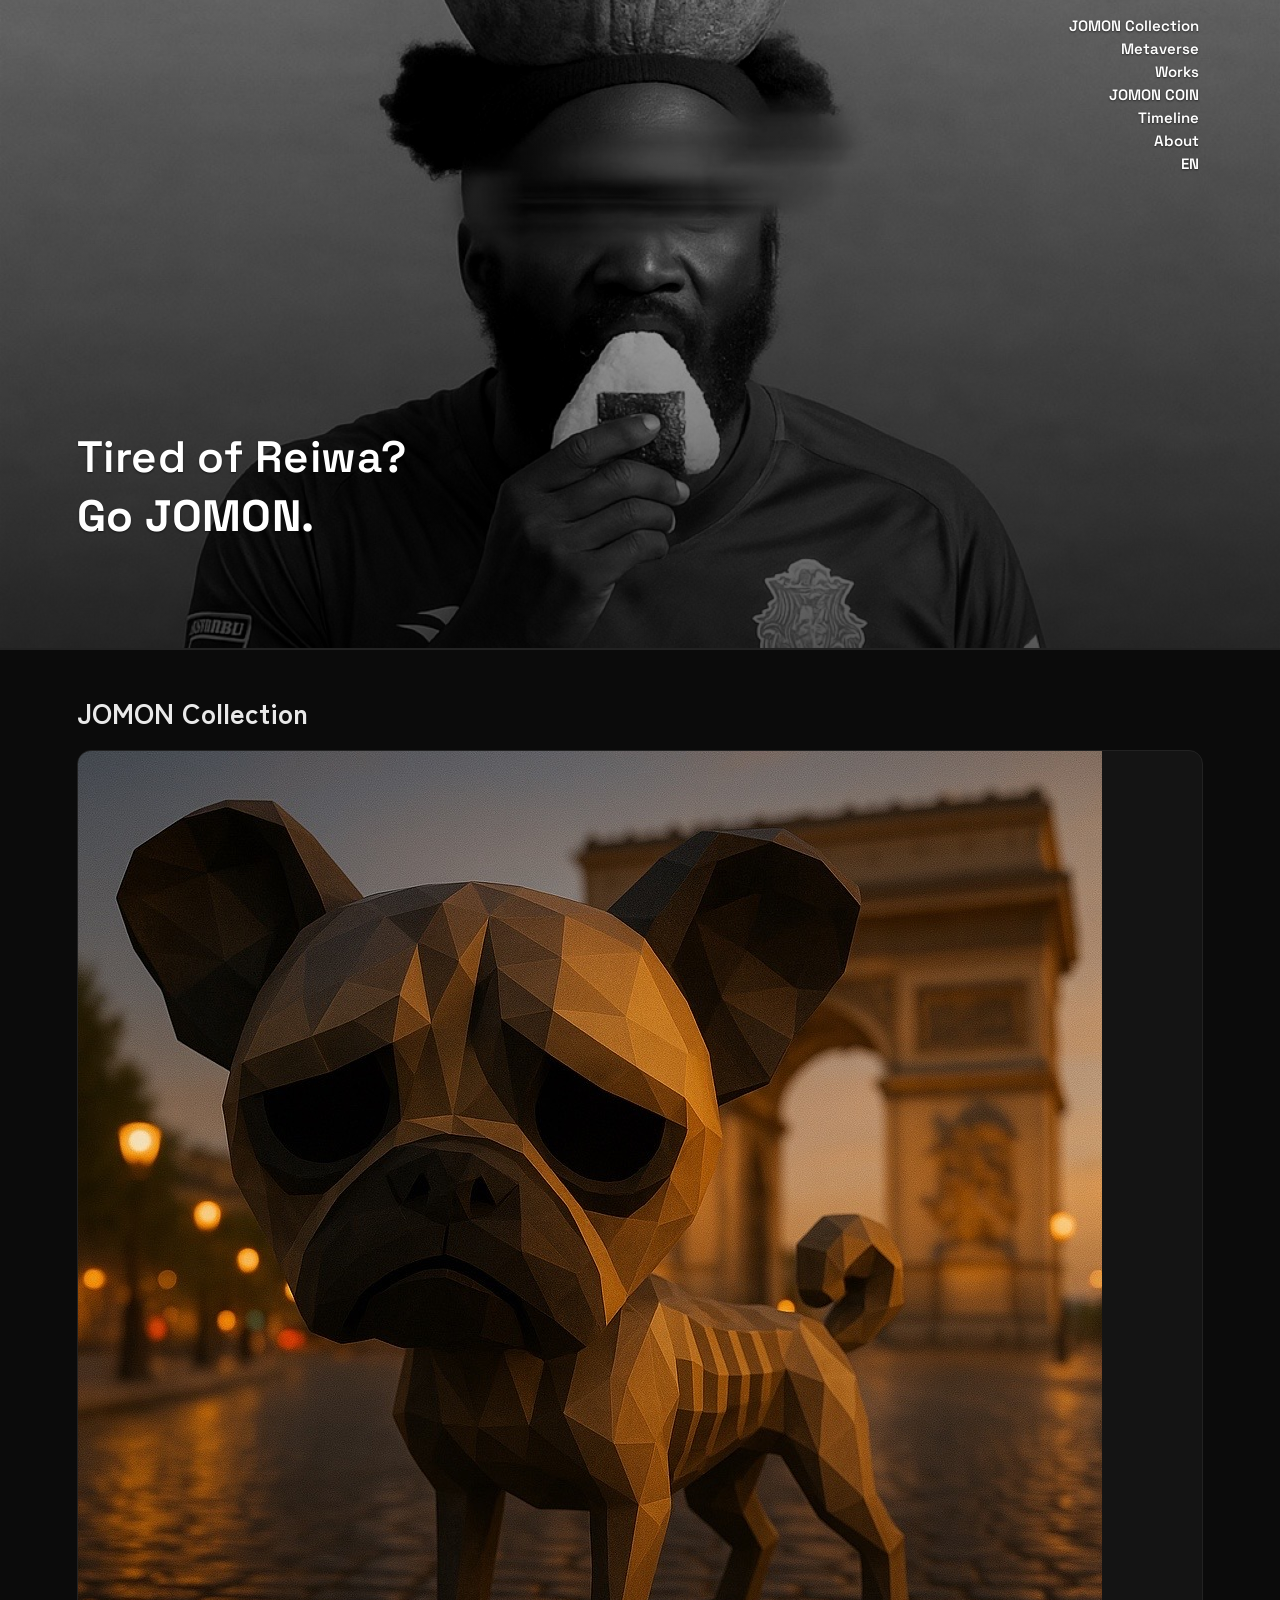
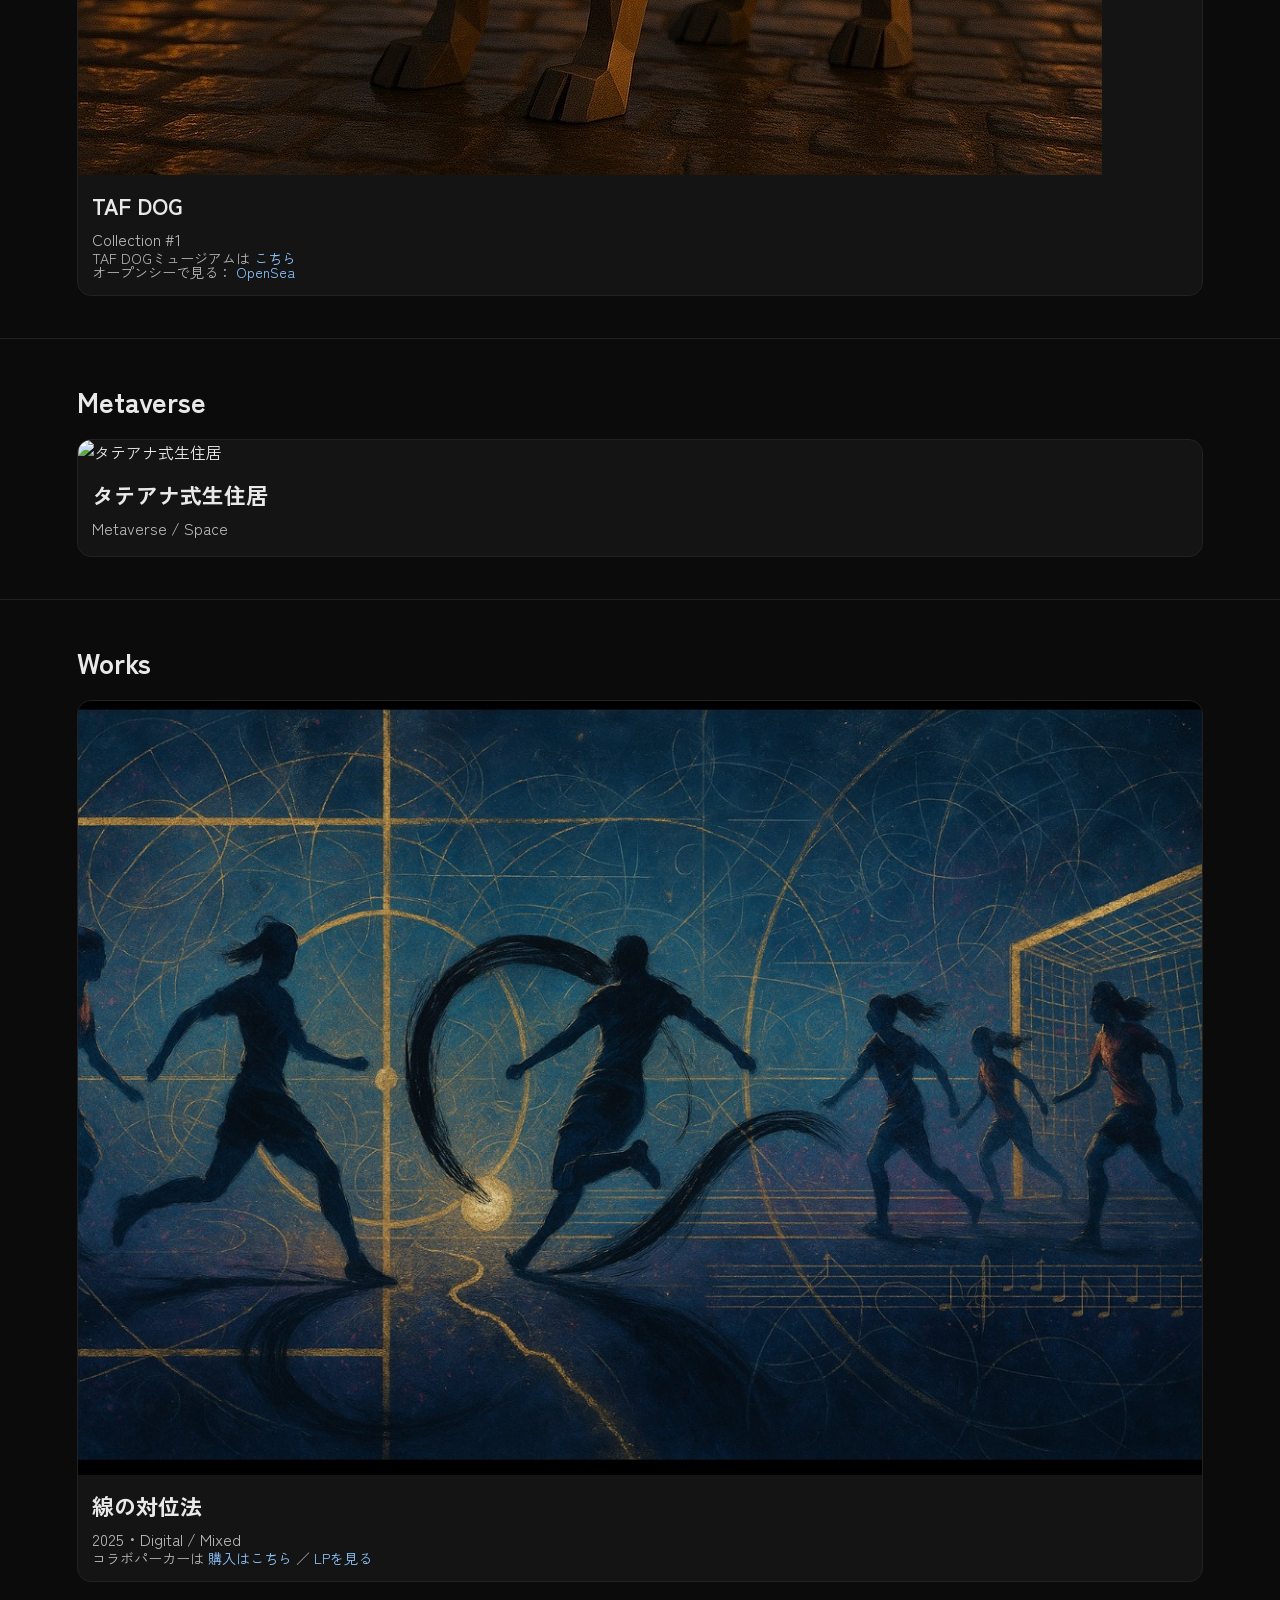
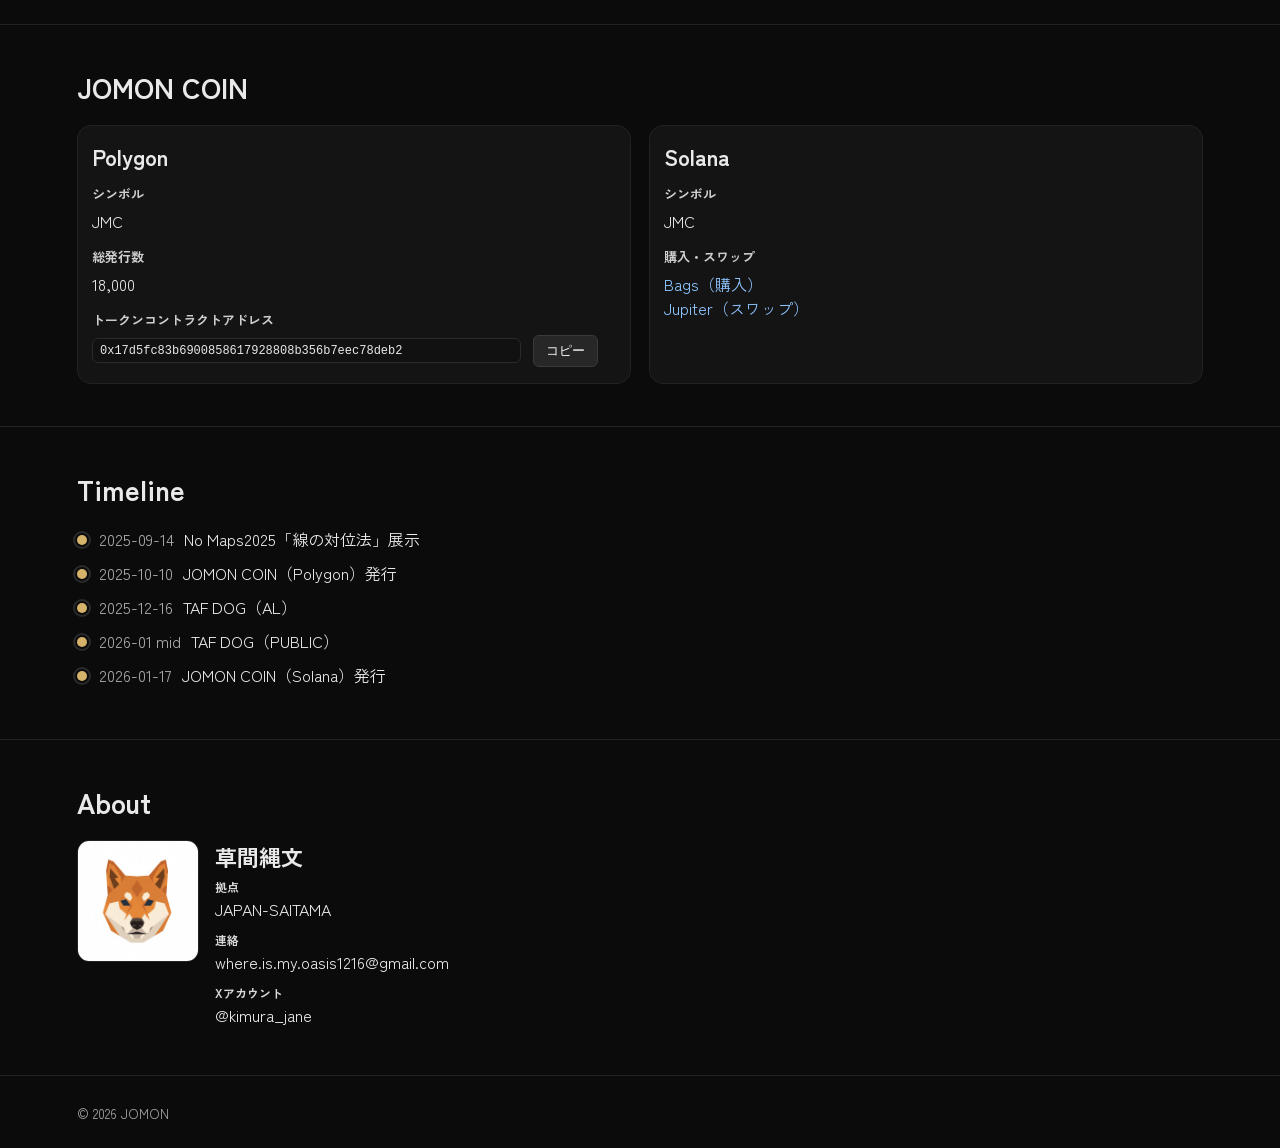
==== index.html @ d8703d60 "Update index.html" ====
<!doctype html>
<html lang="ja">
<head>
  <meta charset="utf-8">

  <!-- OGP -->
  <meta property="og:title" content="JOMON COLLECTION | 草間縄文">
  <meta property="og:description" content="縄文×現代アート×NFT『JOMON COLLECTION』公式サイト。TAF DOGやJOMON COINなどの情報はこちら。">
  <meta property="og:type" content="website">
  <meta property="og:url" content="https://jomonkusama.com/">
  <meta property="og:image" content="https://jomonkusama.com/jomon_ogp_1200x630.jpg">
  <meta property="og:site_name" content="JOMON COLLECTION">

  <!-- X / Twitter 用 -->
  <meta name="twitter:card" content="summary_large_image">
  <meta name="twitter:title" content="JOMON COLLECTION | 草間縄文">
  <meta name="twitter:description" content="縄文×現代アート×NFT『JOMON COLLECTION』公式サイト。">
  <meta name="twitter:image" content="https://jomonkusama.com/jomon_ogp_1200x630.jpg">

  <title>JOMON</title>
  <meta name="viewport" content="width=device-width, initial-scale=1">
  <meta name="description" content="JOMON Collection と作品アーカイブ。">
  <link rel="icon" href="icon.png" type="image/png">
  <link href="https://fonts.googleapis.com/css2?family=Zen+Kaku+Gothic+New:wght@400;700;900&display=swap" rel="stylesheet">
  <link href="https://fonts.googleapis.com/css2?family=Space+Grotesk:wght@400;600;700&display=swap" rel="stylesheet">

  <style>
    :root{--bg:#0b0b0b;--fg:#e9e9e9;--muted:#cfcfcf;--line:#222;--card:#141414}
    html,body{margin:0;background:var(--bg);color:var(--fg);font-family:"Zen Kaku Gothic New",system-ui,sans-serif}
    img{max-width:100%;display:block}
    a{color:inherit;text-decoration:none}

    .block{padding:42px 6vw;border-top:1px solid var(--line)}
    h2{margin:0 0 18px 0;font-size:clamp(20px,3.6vw,28px)}
    .grid{display:grid;gap:18px}
    .card{background:var(--card);border:1px solid var(--line);border-radius:14px;overflow:hidden}
    .card .meta{padding:14px 14px 16px}
    .card h3{margin:0 0 6px 0;font-size:clamp(16px,3.2vw,22px)}
    .card p{margin:0;color:#b8b8b8}

    /* ===== HERO ===== */
    .hero{position:relative;min-height:72vh;display:grid;align-items:end;border-bottom:1px solid var(--line)}
    .hero img{position:absolute;inset:0;width:100%;height:100%;object-fit:cover;filter:grayscale(100%) contrast(110%) brightness(.9);z-index:0}
    .hero::after{content:"";position:absolute;inset:0;background:linear-gradient(180deg,rgba(0,0,0,.05),rgba(0,0,0,.62));z-index:1;pointer-events:none}

    /* 右上ナビ */
    .hero-nav{
      position:absolute;top:16px;right:6vw;
      display:flex;flex-direction:column;align-items:flex-end;
      gap:4px;font-family:"Space Grotesk",system-ui,sans-serif;z-index:3
    }
    .hero-nav a{
      color:#fff;font-weight:600;font-size:clamp(12px,2.6vw,15px);
      line-height:1;padding:2px 4px;min-height:auto;
      text-shadow:0 1px 2px rgba(0,0,0,.55)
    }
    .hero-nav a:hover{text-decoration:underline}
    @media (hover:none) and (max-width:480px){
      .hero-nav a{padding:4px 6px;}
    }

    .hero-copy{position:absolute;left:6vw;bottom:12vh;color:#fff;line-height:1.06;z-index:3}
    .hero-line1,.hero-line2{
      font-family:"Space Grotesk",system-ui,sans-serif;
      letter-spacing:.01em;
      font-size:clamp(24px,5.6vw,44px);
      text-shadow:0 1px 2px rgba(0,0,0,.55);
      display:inline-block
    }
    .hero-line1{font-weight:600;margin-bottom:.3em}
    .hero-line2{font-weight:700}

    /* ===== CTA（TAF DOG下の行間を詰める） ===== */
    .buy{
      margin-top:2px;
      color:#cfcfcf;
      font-size:14px;
      line-height:1;
    }
    .buy + .buy{margin-top:0;}
    .accent{color:#8ec5ff}
    .accent:hover{color:#bfe2ff;text-decoration:underline}

    /* 画像リンクっぽさ */
    .card a img{cursor:pointer}

    /* ===== JOMON COIN ===== */
    #coin .spec{list-style:none;margin:12px 0 0;padding:0;display:grid;gap:14px}
    #coin .spec strong{display:block;color:#cfcfcf;font-size:13px;margin-bottom:6px}
    .addrrow{display:flex;align-items:center;justify-content:space-between;gap:12px;margin-top:2px}
    .addr{
      flex:1;
      font-family:ui-monospace,SFMono-Regular,Menlo,Consolas,monospace;
      white-space:nowrap;
      text-align:left;
      background:#111;
      border:1px solid #2a2a2a;
      border-radius:6px;
      padding:.4em .6em;
      font-size:min(12px,2.7vw,calc((100vw - 160px)/42))
    }
    .copybtn{
      flex:none;
      background:#272727;
      border:1px solid #3a3a3a;
      border-radius:6px;
      padding:.45em .9em;
      color:#fff;
      cursor:pointer
    }
    .copybtn:active{transform:translateY(1px)}
    .copied{font-size:12px;color:#86efac;margin-left:6px}

    .coin-grid{
      display:grid;
      gap:18px;
      grid-template-columns: repeat(2, minmax(0, 1fr));
    }
    @media (max-width:760px){
      .coin-grid{grid-template-columns: 1fr;}
    }

    /* ===== Timeline / About ===== */
    .vline{list-style:none;margin:0;padding:0}
    .vline li{
      position:relative;
      margin:10px 0;
      padding-left:1.4em;
      display:flex;
      align-items:center;
      gap:.6em;
      white-space:nowrap;
      font-size:clamp(12px,3.6vw,16px)
    }
    .vline li::before{
      content:"";
      position:absolute;
      left:0;
      top:.55em;
      width:10px;
      height:10px;
      border-radius:50%;
      background:#d6b36a;
      box-shadow:0 0 0 2px #0b0b0b,0 0 0 4px #2a2a2a
    }
    .date{color:#aaa;font-feature-settings:"tnum";flex:none}
    .about{display:flex;gap:16px;align-items:flex-start}
    .avatar{border-radius:12px;border:1px solid var(--line);background:#fff}
    .info{list-style:none;padding:0;margin:6px 0;display:flex;flex-direction:column;gap:10px}
    .info strong{display:block;color:#d7d7d7;font-size:12px;margin-bottom:2px}
    .info a{overflow-wrap:anywhere}
    .name{margin:0 0 6px 0;font-size:clamp(18px,2.6vw,22px);font-weight:700}

    .footer{border-top:1px solid var(--line);padding:24px 6vw;color:#aaa}
  </style>
</head>
<body>

<main>
  <!-- [home](#home) HERO -->
  <section class="hero" id="home">
    <img src="hero.jpg?v=32" alt="Key Visual">
    <nav class="hero-nav" aria-label="Primary">
      <a href="#collection">JOMON Collection</a>
      <a href="#metaverse">Metaverse</a>
      <a href="#works">Works</a>
      <a href="#coin">JOMON COIN</a>
      <a href="#timeline">Timeline</a>
      <a href="#about">About</a>
      <a href="en/index.html">EN</a>
    </nav>
    <div class="hero-copy">
      <span class="hero-line1">Tired of Reiwa?</span><br>
      <span class="hero-line2">Go JOMON.</span>
    </div>
  </section>

  <!-- [JOMON Collection](#collection) -->
  <section class="block" id="collection">
    <h2>JOMON Collection</h2>
    <div class="grid">

      <!-- ✅ TAF DOG：画像だけ詳細へ -->
      <div class="card large">
        <a href="nft/taf-dog.html" aria-label="TAF DOG 詳細ページへ">
          <img src="taf_dog.jpg?v=32" alt="TAF DOG">
        </a>

        <div class="meta">
          <h3>TAF DOG</h3>
          <p>Collection #1</p>

          <p class="buy">TAF DOGミュージアムは
            <a class="accent" href="https://tafdog-museum.pages.dev/" target="_blank" rel="noopener">こちら</a>
          </p>

          <p class="buy">オープンシーで見る：
            <a class="accent" href="https://opensea.io/ja/collection/taf-dog" target="_blank" rel="noopener">OpenSea</a>
          </p>
        </div>
      </div>

    </div>
  </section>

  <!-- [Metaverse](#metaverse) -->
  <section class="block" id="metaverse">
    <h2>Metaverse</h2>
    <div class="grid">
      <a class="card large" href="https://meta-bf3.pages.dev" target="_blank" rel="noopener">
        <img src="https://raw.githubusercontent.com/kimura-jane/meta/main/ogp_meta_1200x630.jpg" alt="タテアナ式生住居">
        <div class="meta">
          <h3>タテアナ式生住居</h3>
          <p>Metaverse / Space</p>
        </div>
      </a>
    </div>
  </section>

  <!-- [Works](#works) -->
  <section class="block" id="works">
    <h2>Works</h2>
    <div class="grid">
      <div class="card large">
        <img src="sen_no_taiiho.jpg?v=32" alt="線の対位法">
        <div class="meta">
          <h3>線の対位法</h3>
          <p>2025・Digital / Mixed</p>
          <p class="buy">コラボパーカーは
            <a class="accent" href="https://woelfe-direct.moala.live/collections/spoart-gate-x-nomaps2025/products/woelfe-hokkaido-art-hoodie-2" target="_blank" rel="noopener">購入はこちら</a>
            ／
            <a class="accent" href="https://jomon-hoodie.pages.dev/" target="_blank" rel="noopener">LPを見る</a>
          </p>
        </div>
      </div>
    </div>
  </section>

  <!-- [JOMON COIN](#coin) -->
  <section class="block" id="coin">
    <h2>JOMON COIN</h2>

    <div class="coin-grid">
      <!-- Polygon -->
      <div class="card">
        <div class="meta">
          <h3>Polygon</h3>
          <ul class="spec">
            <li><strong>シンボル</strong><span>JMC</span></li>
            <li><strong>総発行数</strong><span>18,000</span></li>
            <li>
              <strong>トークンコントラクトアドレス</strong>
              <div class="addrrow">
                <span class="addr" id="tokenAddr">0x17d5fc83b6900858617928808b356b7eec78deb2</span>
                <button class="copybtn" id="copyBtn" aria-label="アドレスをコピー">コピー</button>
                <span class="copied" id="copiedMsg" aria-live="polite"></span>
              </div>
            </li>
          </ul>
        </div>
      </div>

      <!-- Solana -->
      <div class="card">
        <div class="meta">
          <h3>Solana</h3>
          <ul class="spec">
            <li><strong>シンボル</strong><span>JMC</span></li>
            <li>
              <strong>購入・スワップ</strong>
              <span>
                <a class="accent" href="https://bags.fm/5LsFTneWiAD5guNSmkeF6TxeQzxVjoevWCa3gUpoBAGS" target="_blank" rel="noopener">Bags（購入）</a><br>
                <a class="accent" href="https://jup.ag/swap?sell=So11111111111111111111111111111111111111112&buy=5LsFTneWiAD5guNSmkeF6TxeQzxVjoevWCa3gUpoBAGS" target="_blank" rel="noopener">Jupiter（スワップ）</a>
              </span>
            </li>
          </ul>
        </div>
      </div>
    </div>
  </section>

  <!-- [Timeline](#timeline) -->
  <section class="block" id="timeline">
    <h2>Timeline</h2>
    <ol class="vline">
      <li><span class="date">2025-09-14</span>No Maps2025「線の対位法」展示</li>
      <li><span class="date">2025-10-10</span>JOMON COIN（Polygon）発行</li>
      <li><span class="date">2025-12-16</span>TAF DOG（AL）</li>
      <li><span class="date">2026-01 mid</span>TAF DOG（PUBLIC）</li>
      <li><span class="date">2026-01-17</span>JOMON COIN（Solana）発行</li>
    </ol>
  </section>

  <!-- [About](#about) -->
  <section class="block" id="about">
    <h2>About</h2>
    <div class="about">
      <img class="avatar" src="icon.png" alt="" width="120" height="120">
      <div>
        <h3 class="name">草間縄文</h3>
        <ul class="info">
          <li><strong>拠点</strong>JAPAN-SAITAMA</li>
          <li><strong>連絡</strong><a href="mailto:where.is.my.oasis1216@gmail.com">where.is.my.oasis1216@gmail.com</a></li>
          <li><strong>Xアカウント</strong><a href="https://x.com/kimura_jane" target="_blank" rel="noopener">@kimura_jane</a></li>
        </ul>
      </div>
    </div>
  </section>
</main>

<footer class="footer"><small>© <span id="year"></span> JOMON</small></footer>

<script>
  document.getElementById("year").textContent = new Date().getFullYear();

  // コントラクトアドレス コピー（Polygon）
  (function(){
    const btn = document.getElementById('copyBtn');
    const el = document.getElementById('tokenAddr');
    const msg = document.getElementById('copiedMsg');
    if(!btn || !el || !msg) return;

    const value = el.textContent.trim();

    async function copyText(txt){
      if(navigator.clipboard && window.isSecureContext){
        return navigator.clipboard.writeText(txt);
      }
      const ta = document.createElement('textarea');
      ta.value = txt;
      ta.style.position = 'fixed';
      ta.style.opacity = '0';
      document.body.appendChild(ta);
      ta.focus();
      ta.select();
      try{
        document.execCommand('copy');
      } finally{
        document.body.removeChild(ta);
      }
    }

    btn.addEventListener('click', async ()=>{
      try{
        await copyText(value);
        msg.textContent = 'Copied';
        setTimeout(()=>msg.textContent='', 1800);
      }catch(e){
        msg.textContent = 'Copy failed';
        setTimeout(()=>msg.textContent='', 1800);
      }
    });
  })();
</script>

<!-- Cloudflare Web Analytics -->
<script defer src="https://static.cloudflareinsights.com/beacon.min.js"
  data-cf-beacon='{"token": "2f3d2bda0c1f4f3ca76298c8feab2eaa"}'>
</script>
<!-- End Cloudflare Web Analytics -->

</body>
</html>
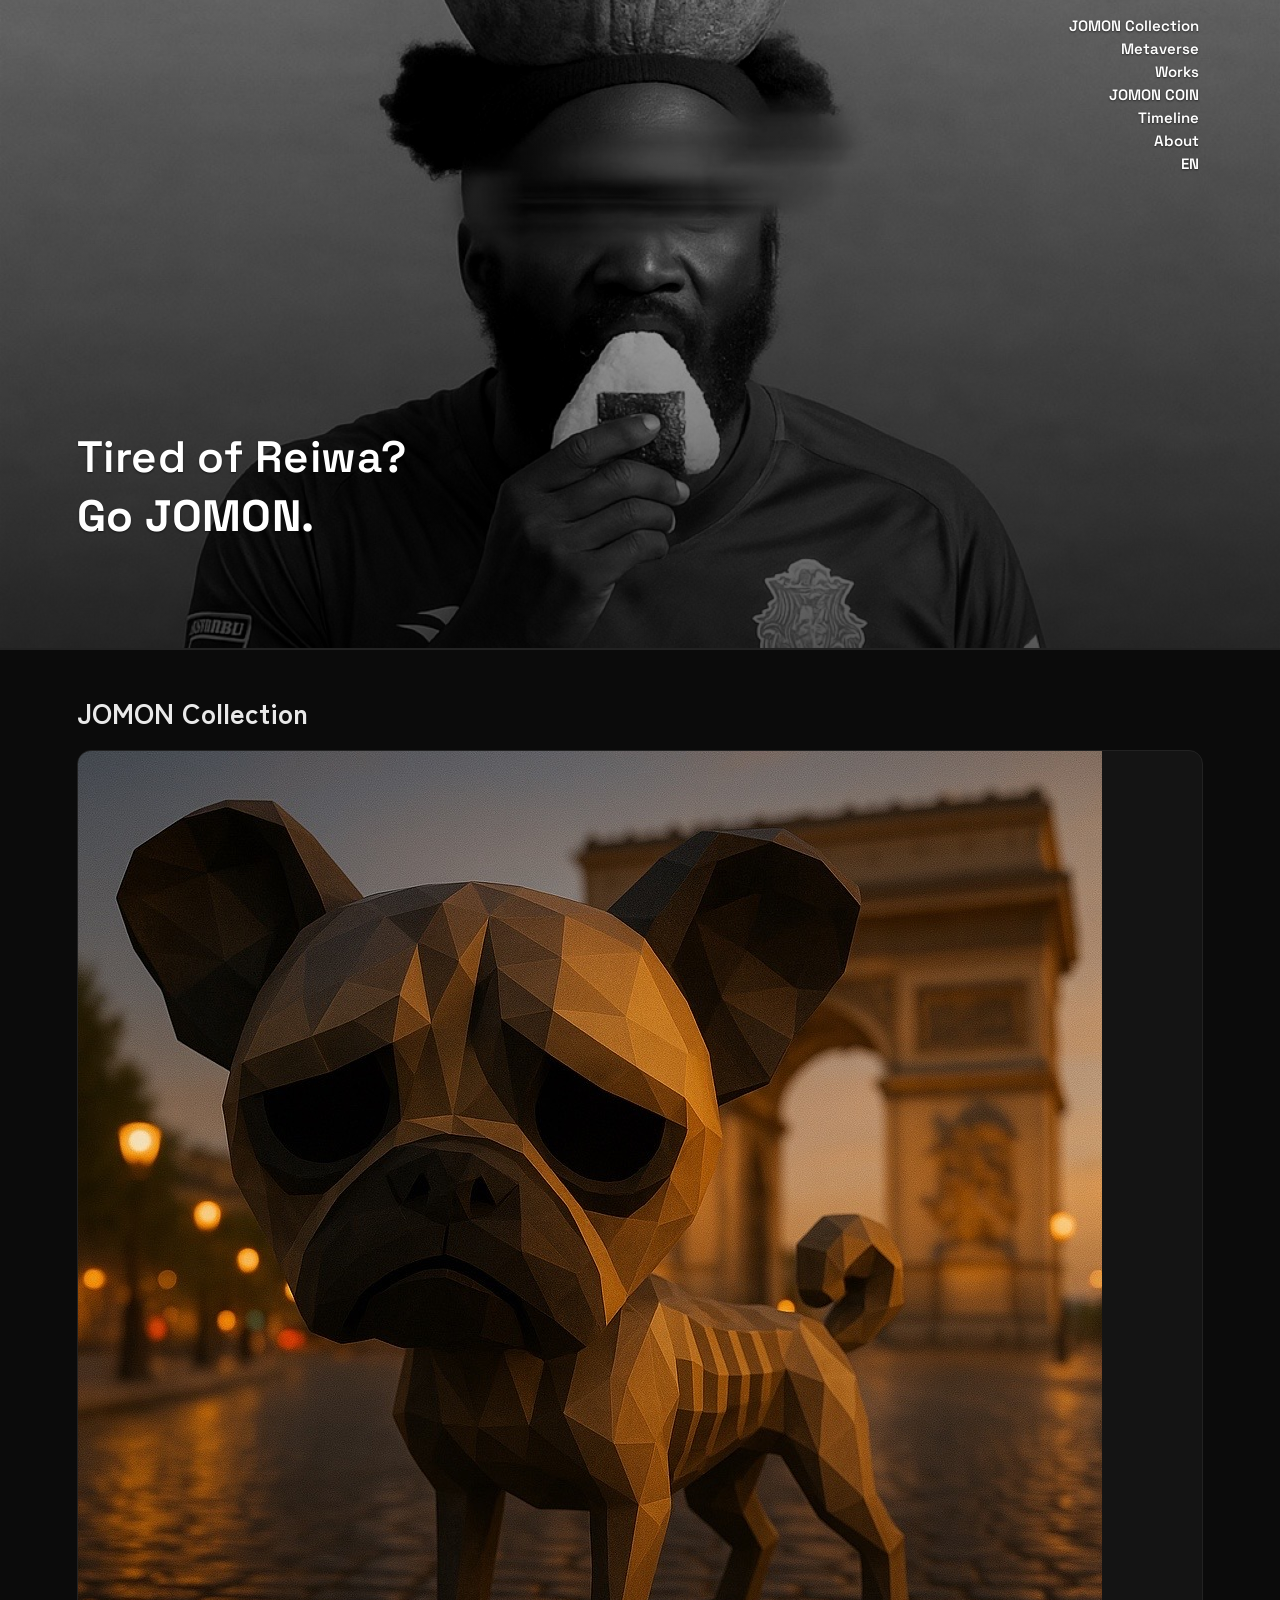
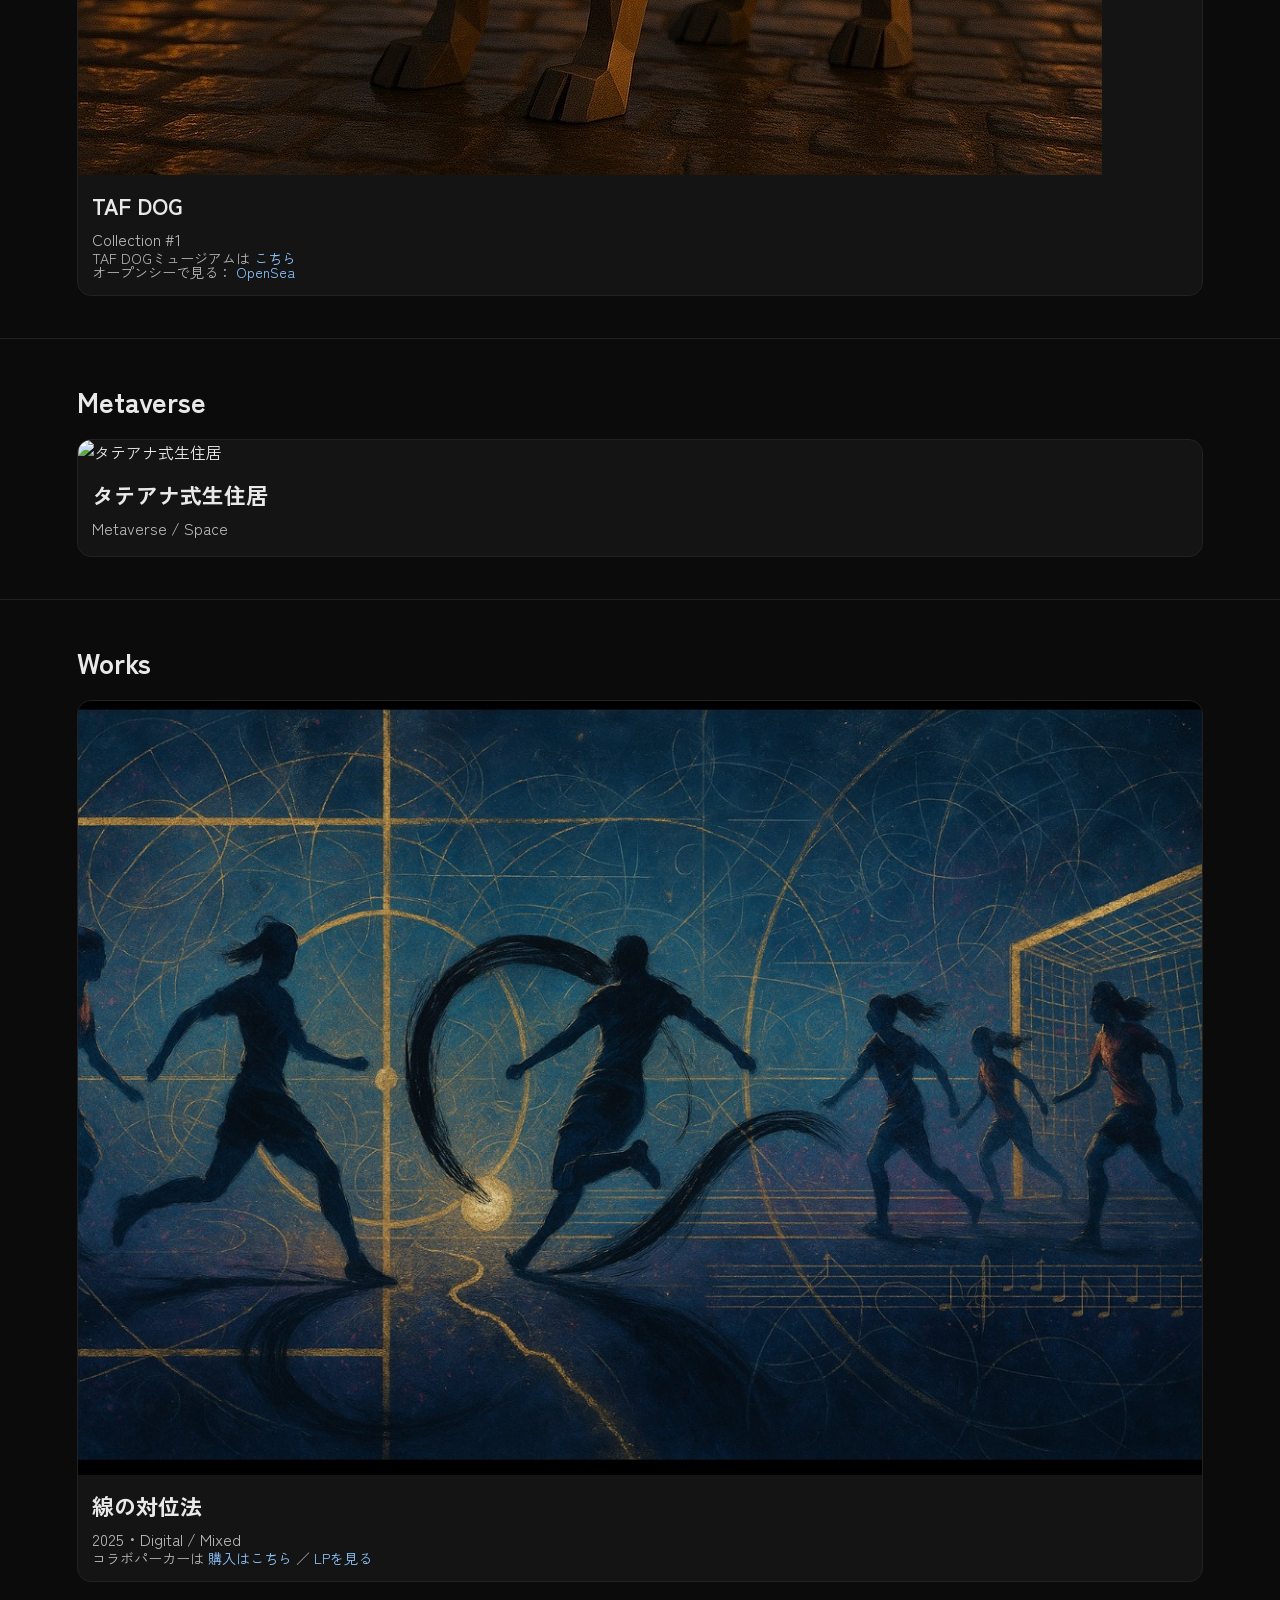
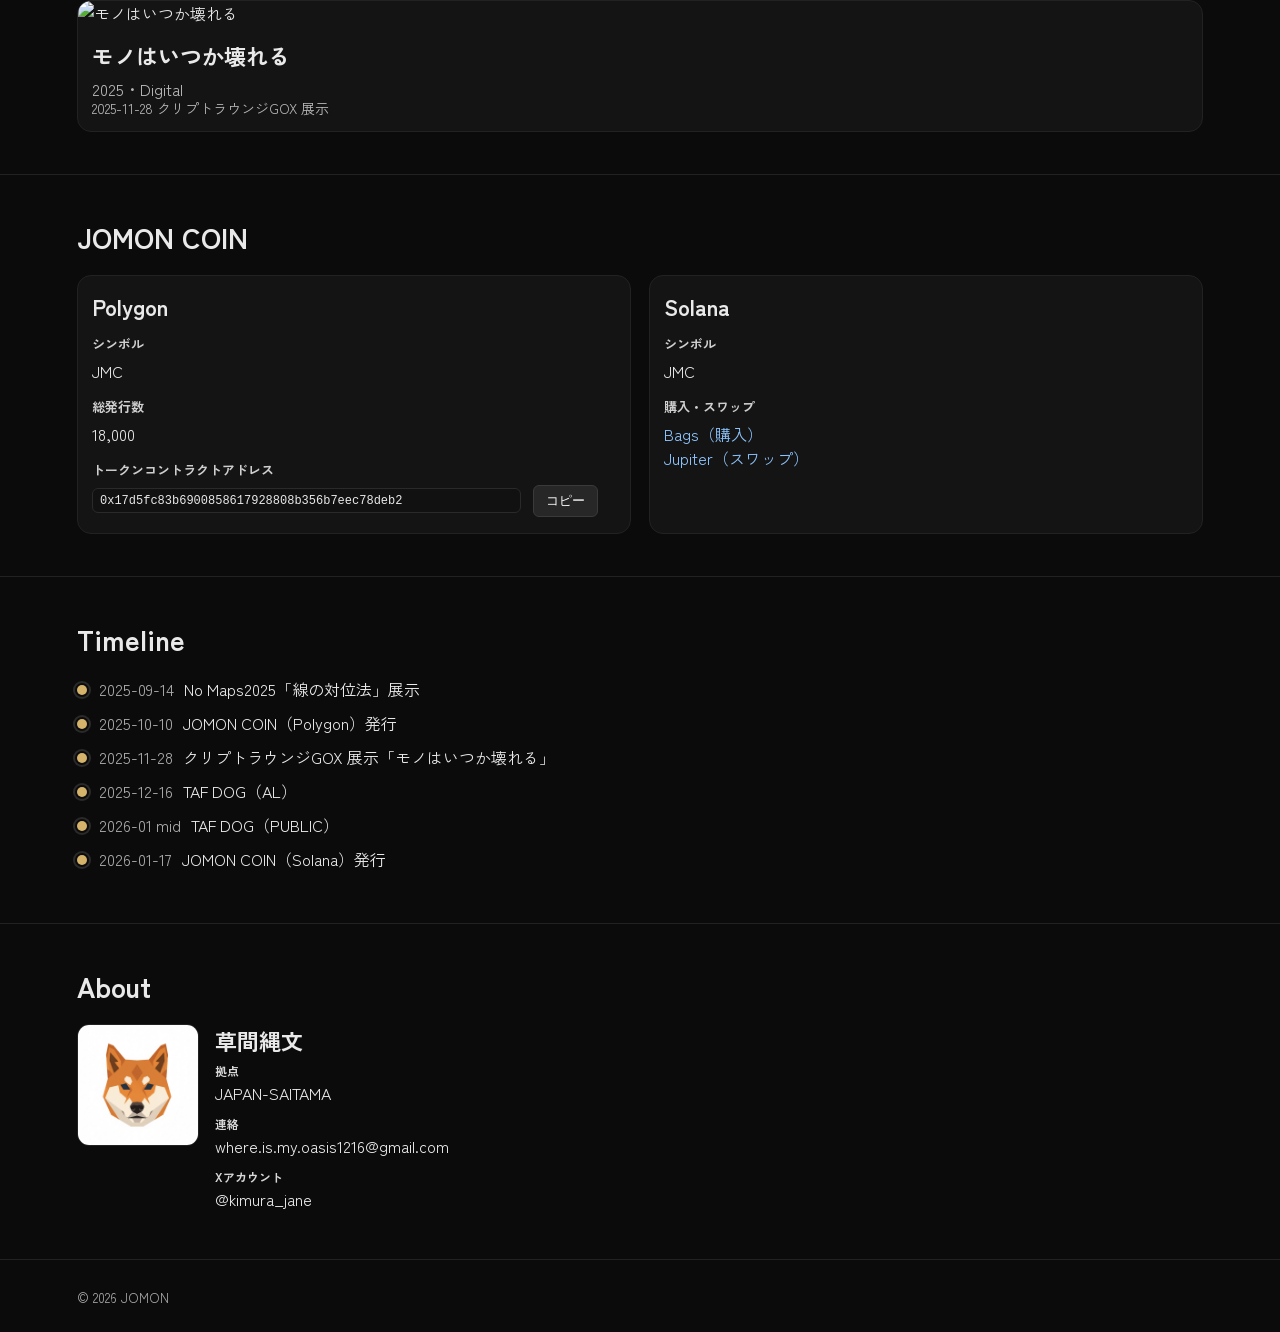
==== commit 40b36bb4: "Update index.html" ====
--- a/index.html
+++ b/index.html
@@ -70,7 +70,7 @@
     .hero-line1{font-weight:600;margin-bottom:.3em}
     .hero-line2{font-weight:700}
 
-    /* ===== CTA（TAF DOG下の行間を詰める） ===== */
+    /* ===== CTA（行間詰め） ===== */
     .buy{
       margin-top:2px;
       color:#cfcfcf;
@@ -157,7 +157,7 @@
 <body>
 
 <main>
-  <!-- [home](#home) HERO -->
+  <!-- HERO -->
   <section class="hero" id="home">
     <img src="hero.jpg?v=32" alt="Key Visual">
     <nav class="hero-nav" aria-label="Primary">
@@ -175,12 +175,12 @@
     </div>
   </section>
 
-  <!-- [JOMON Collection](#collection) -->
+  <!-- JOMON COLLECTION -->
   <section class="block" id="collection">
     <h2>JOMON Collection</h2>
     <div class="grid">
 
-      <!-- ✅ TAF DOG：画像だけ詳細へ -->
+      <!-- TAF DOG：画像だけ詳細へ -->
       <div class="card large">
         <a href="nft/taf-dog.html" aria-label="TAF DOG 詳細ページへ">
           <img src="taf_dog.jpg?v=32" alt="TAF DOG">
@@ -203,7 +203,7 @@
     </div>
   </section>
 
-  <!-- [Metaverse](#metaverse) -->
+  <!-- Metaverse -->
   <section class="block" id="metaverse">
     <h2>Metaverse</h2>
     <div class="grid">
@@ -217,10 +217,12 @@
     </div>
   </section>
 
-  <!-- [Works](#works) -->
+  <!-- WORKS -->
   <section class="block" id="works">
     <h2>Works</h2>
     <div class="grid">
+
+      <!-- 既存作品 -->
       <div class="card large">
         <img src="sen_no_taiiho.jpg?v=32" alt="線の対位法">
         <div class="meta">
@@ -233,10 +235,21 @@
           </p>
         </div>
       </div>
-    </div>
-  </section>
-
-  <!-- [JOMON COIN](#coin) -->
+
+      <!-- ✅ 追加作品：モノはいつか壊れる -->
+      <div class="card large">
+        <img src="https://raw.githubusercontent.com/kimura-jane/JOMON/main/IMG_1398.png" alt="モノはいつか壊れる">
+        <div class="meta">
+          <h3>モノはいつか壊れる</h3>
+          <p>2025・Digital</p>
+          <p class="buy">2025-11-28 クリプトラウンジGOX 展示</p>
+        </div>
+      </div>
+
+    </div>
+  </section>
+
+  <!-- JOMON COIN -->
   <section class="block" id="coin">
     <h2>JOMON COIN</h2>
 
@@ -279,19 +292,20 @@
     </div>
   </section>
 
-  <!-- [Timeline](#timeline) -->
+  <!-- TIMELINE -->
   <section class="block" id="timeline">
     <h2>Timeline</h2>
     <ol class="vline">
       <li><span class="date">2025-09-14</span>No Maps2025「線の対位法」展示</li>
       <li><span class="date">2025-10-10</span>JOMON COIN（Polygon）発行</li>
+      <li><span class="date">2025-11-28</span>クリプトラウンジGOX 展示「モノはいつか壊れる」</li>
       <li><span class="date">2025-12-16</span>TAF DOG（AL）</li>
       <li><span class="date">2026-01 mid</span>TAF DOG（PUBLIC）</li>
       <li><span class="date">2026-01-17</span>JOMON COIN（Solana）発行</li>
     </ol>
   </section>
 
-  <!-- [About](#about) -->
+  <!-- ABOUT -->
   <section class="block" id="about">
     <h2>About</h2>
     <div class="about">
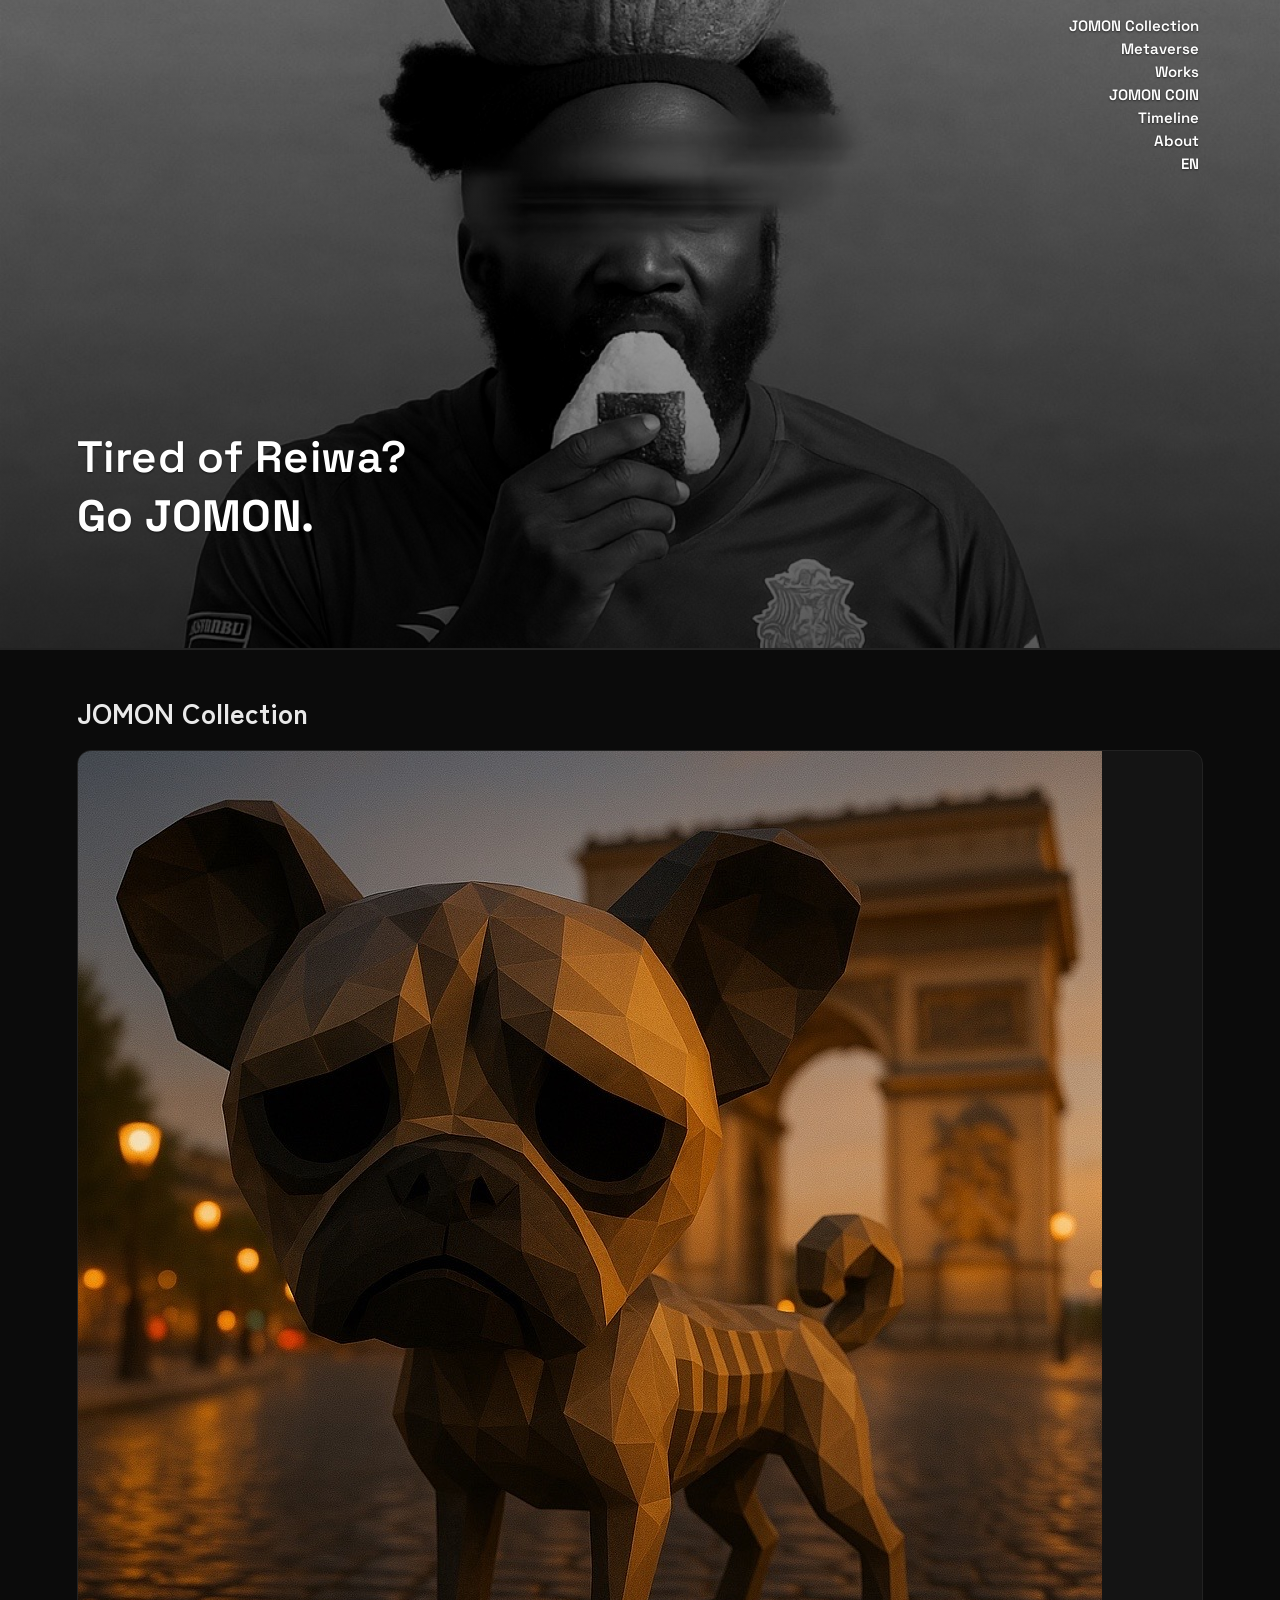
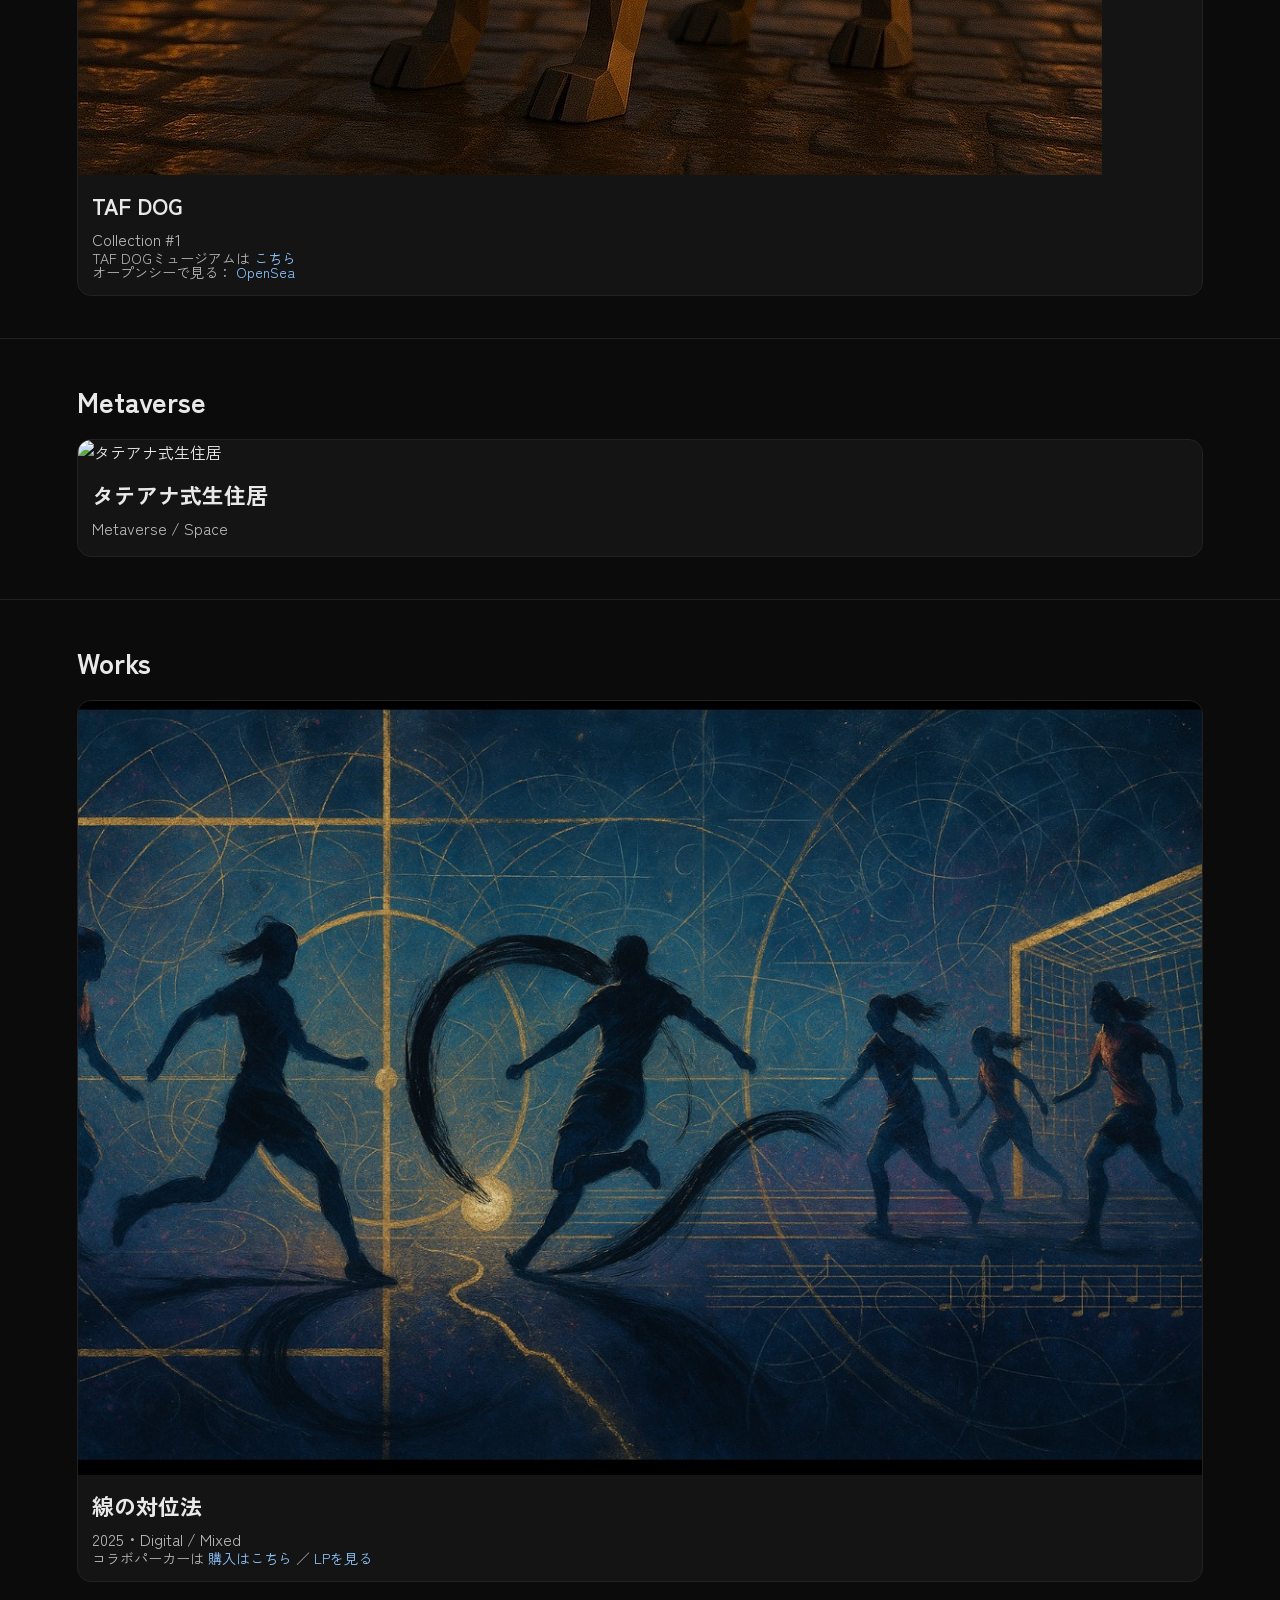
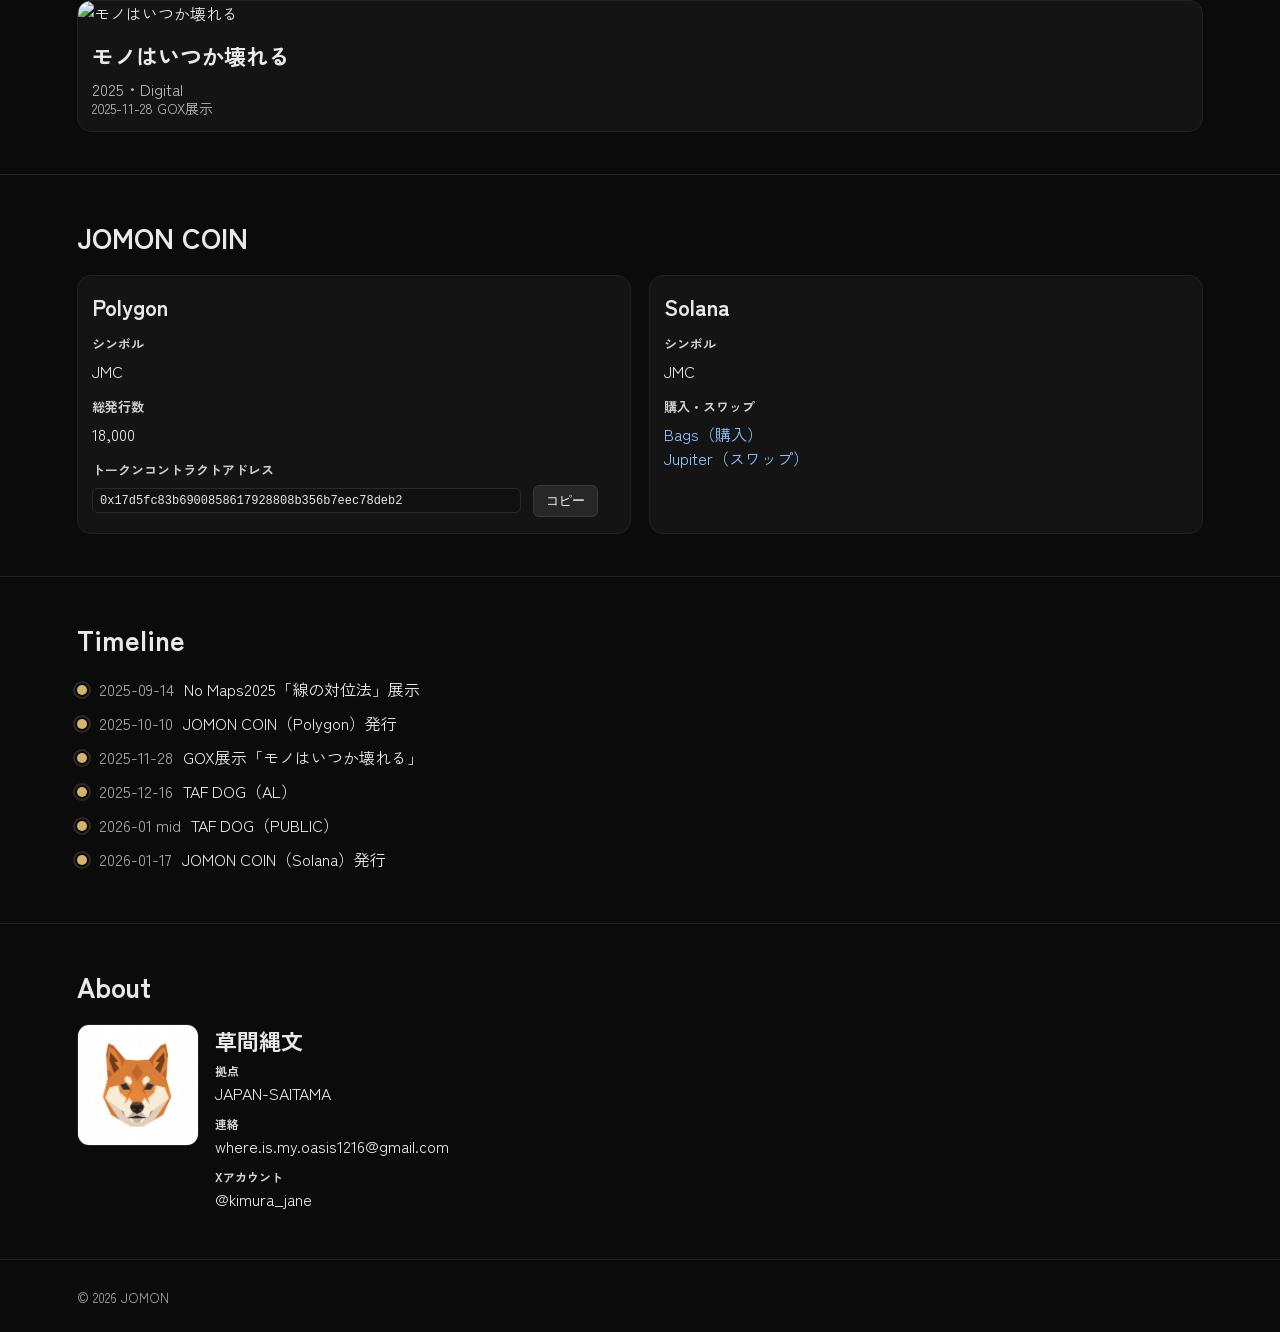
==== commit 34bd5bbe: "Update index.html" ====
--- a/index.html
+++ b/index.html
@@ -222,7 +222,6 @@
     <h2>Works</h2>
     <div class="grid">
 
-      <!-- 既存作品 -->
       <div class="card large">
         <img src="sen_no_taiiho.jpg?v=32" alt="線の対位法">
         <div class="meta">
@@ -236,13 +235,12 @@
         </div>
       </div>
 
-      <!-- ✅ 追加作品：モノはいつか壊れる -->
       <div class="card large">
         <img src="https://raw.githubusercontent.com/kimura-jane/JOMON/main/IMG_1398.png" alt="モノはいつか壊れる">
         <div class="meta">
           <h3>モノはいつか壊れる</h3>
           <p>2025・Digital</p>
-          <p class="buy">2025-11-28 クリプトラウンジGOX 展示</p>
+          <p class="buy">2025-11-28 GOX展示</p>
         </div>
       </div>
 
@@ -254,7 +252,6 @@
     <h2>JOMON COIN</h2>
 
     <div class="coin-grid">
-      <!-- Polygon -->
       <div class="card">
         <div class="meta">
           <h3>Polygon</h3>
@@ -273,7 +270,6 @@
         </div>
       </div>
 
-      <!-- Solana -->
       <div class="card">
         <div class="meta">
           <h3>Solana</h3>
@@ -298,7 +294,7 @@
     <ol class="vline">
       <li><span class="date">2025-09-14</span>No Maps2025「線の対位法」展示</li>
       <li><span class="date">2025-10-10</span>JOMON COIN（Polygon）発行</li>
-      <li><span class="date">2025-11-28</span>クリプトラウンジGOX 展示「モノはいつか壊れる」</li>
+      <li><span class="date">2025-11-28</span>GOX展示「モノはいつか壊れる」</li>
       <li><span class="date">2025-12-16</span>TAF DOG（AL）</li>
       <li><span class="date">2026-01 mid</span>TAF DOG（PUBLIC）</li>
       <li><span class="date">2026-01-17</span>JOMON COIN（Solana）発行</li>
@@ -327,7 +323,6 @@
 <script>
   document.getElementById("year").textContent = new Date().getFullYear();
 
-  // コントラクトアドレス コピー（Polygon）
   (function(){
     const btn = document.getElementById('copyBtn');
     const el = document.getElementById('tokenAddr');
@@ -347,11 +342,8 @@
       document.body.appendChild(ta);
       ta.focus();
       ta.select();
-      try{
-        document.execCommand('copy');
-      } finally{
-        document.body.removeChild(ta);
-      }
+      try{ document.execCommand('copy'); }
+      finally{ document.body.removeChild(ta); }
     }
 
     btn.addEventListener('click', async ()=>{
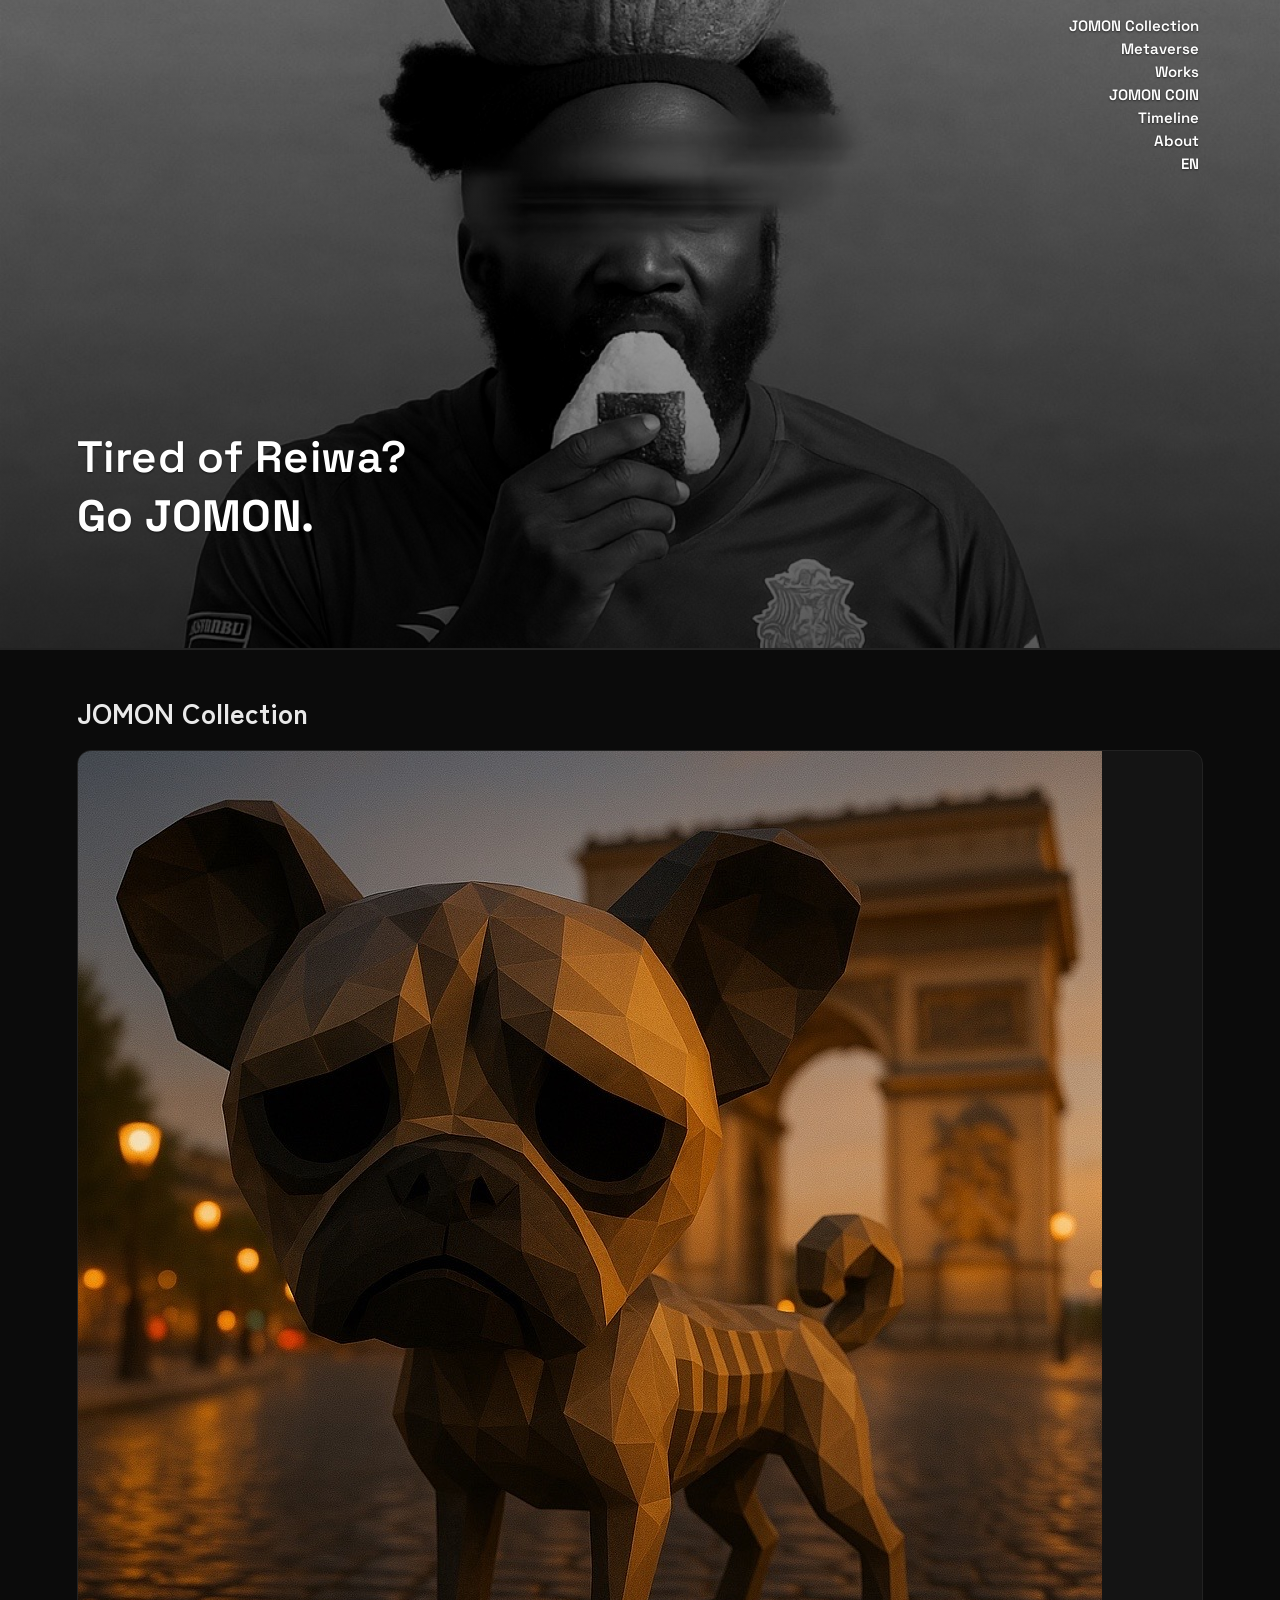
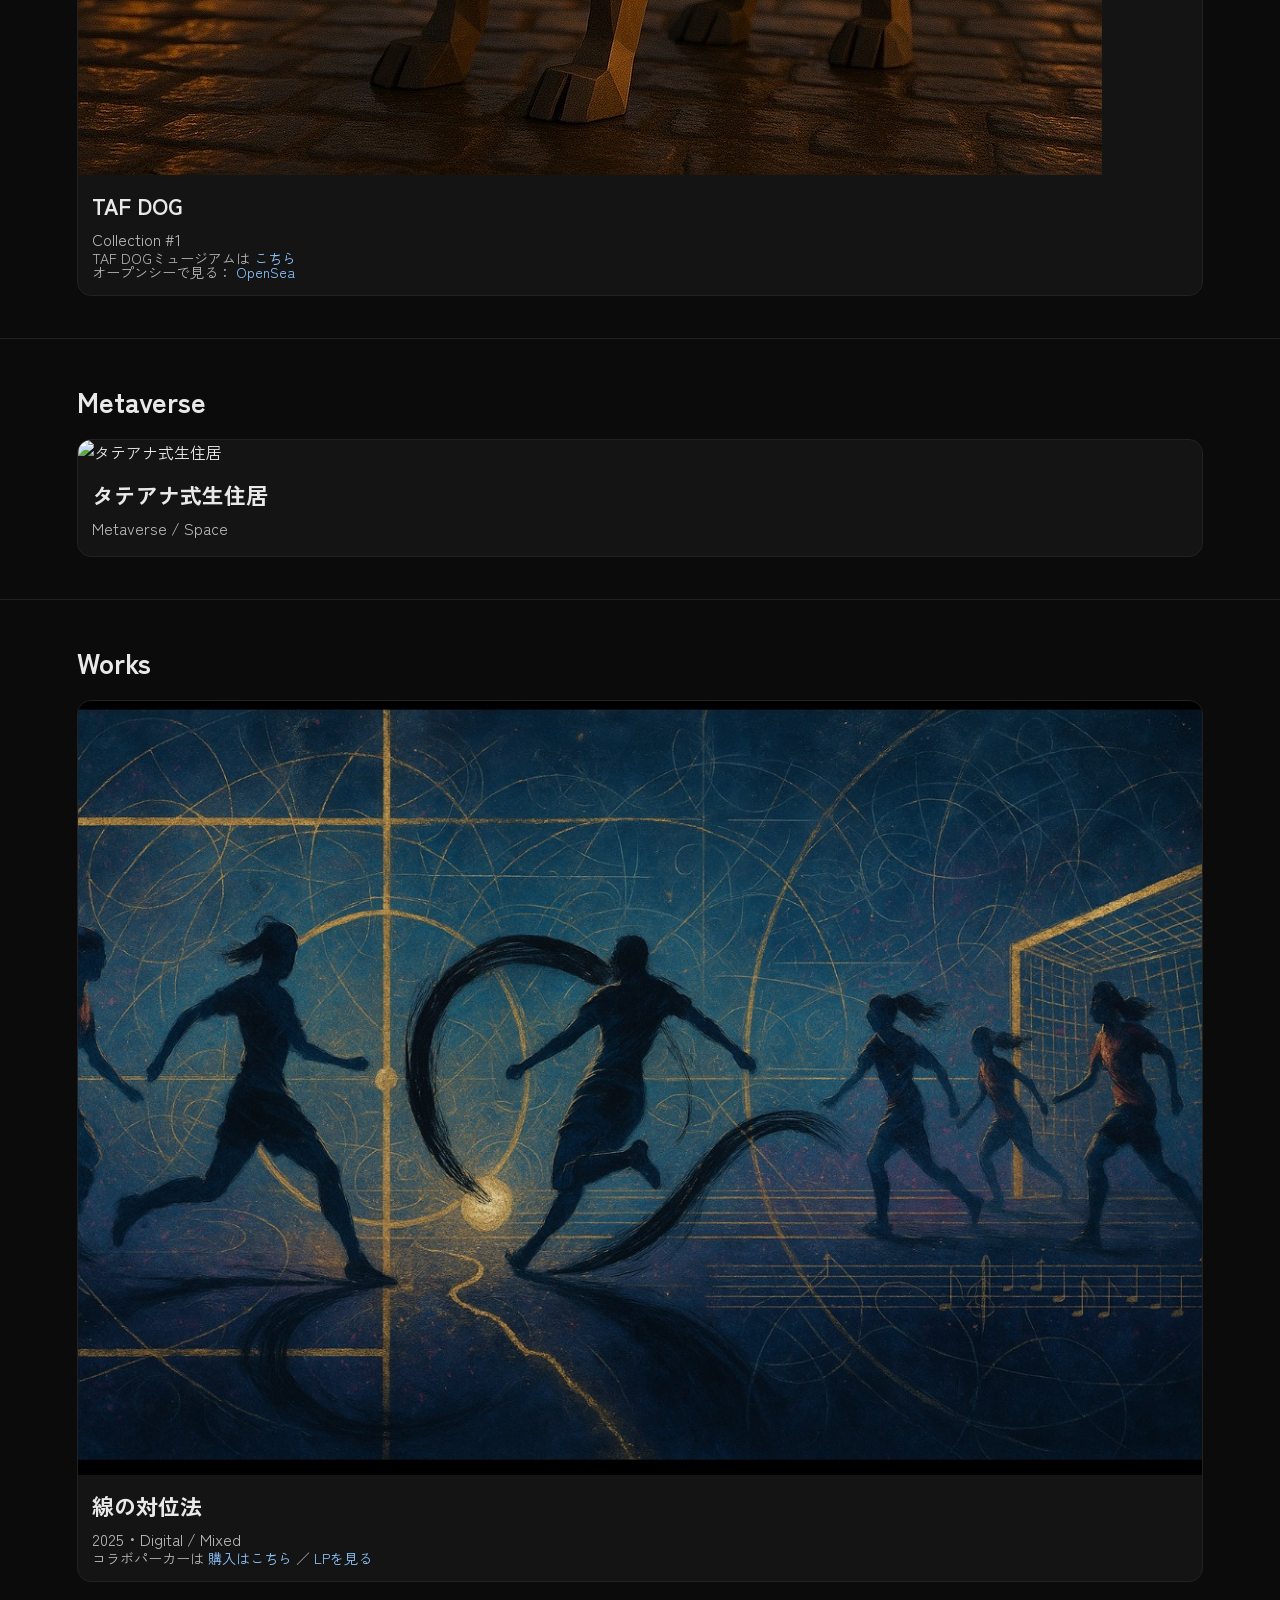
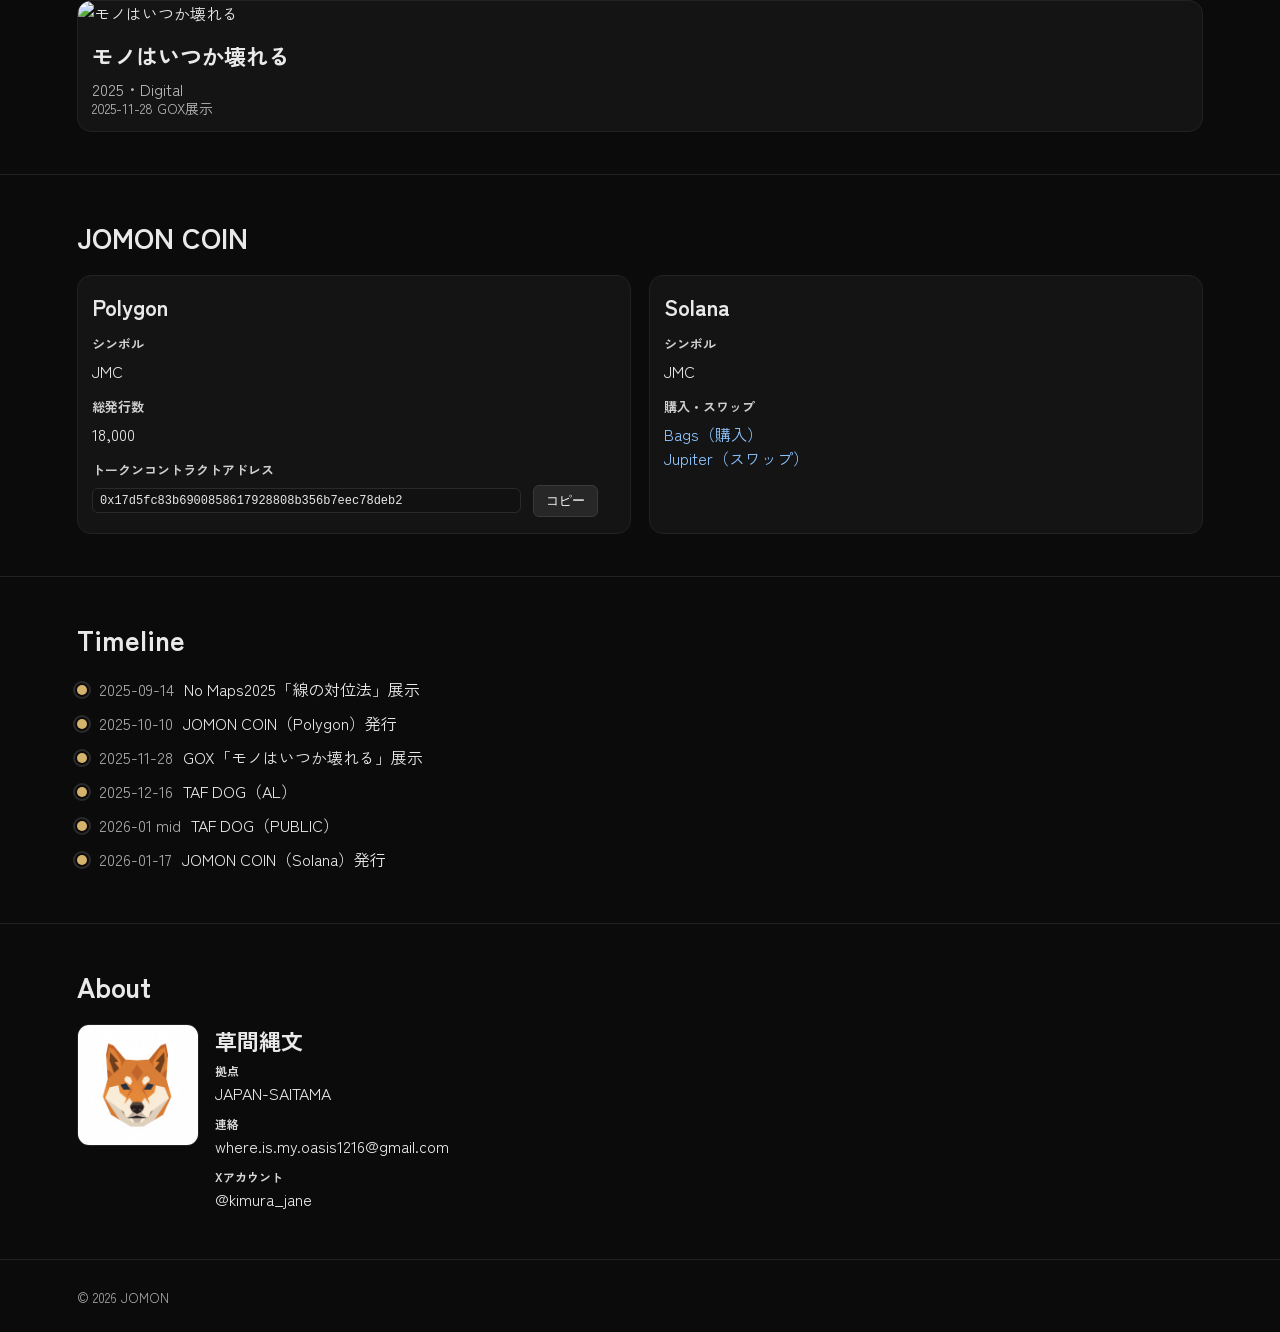
==== commit 671882e4: "Update index.html" ====
--- a/index.html
+++ b/index.html
@@ -294,7 +294,7 @@
     <ol class="vline">
       <li><span class="date">2025-09-14</span>No Maps2025「線の対位法」展示</li>
       <li><span class="date">2025-10-10</span>JOMON COIN（Polygon）発行</li>
-      <li><span class="date">2025-11-28</span>GOX展示「モノはいつか壊れる」</li>
+      <li><span class="date">2025-11-28</span>GOX「モノはいつか壊れる」展示</li>
       <li><span class="date">2025-12-16</span>TAF DOG（AL）</li>
       <li><span class="date">2026-01 mid</span>TAF DOG（PUBLIC）</li>
       <li><span class="date">2026-01-17</span>JOMON COIN（Solana）発行</li>
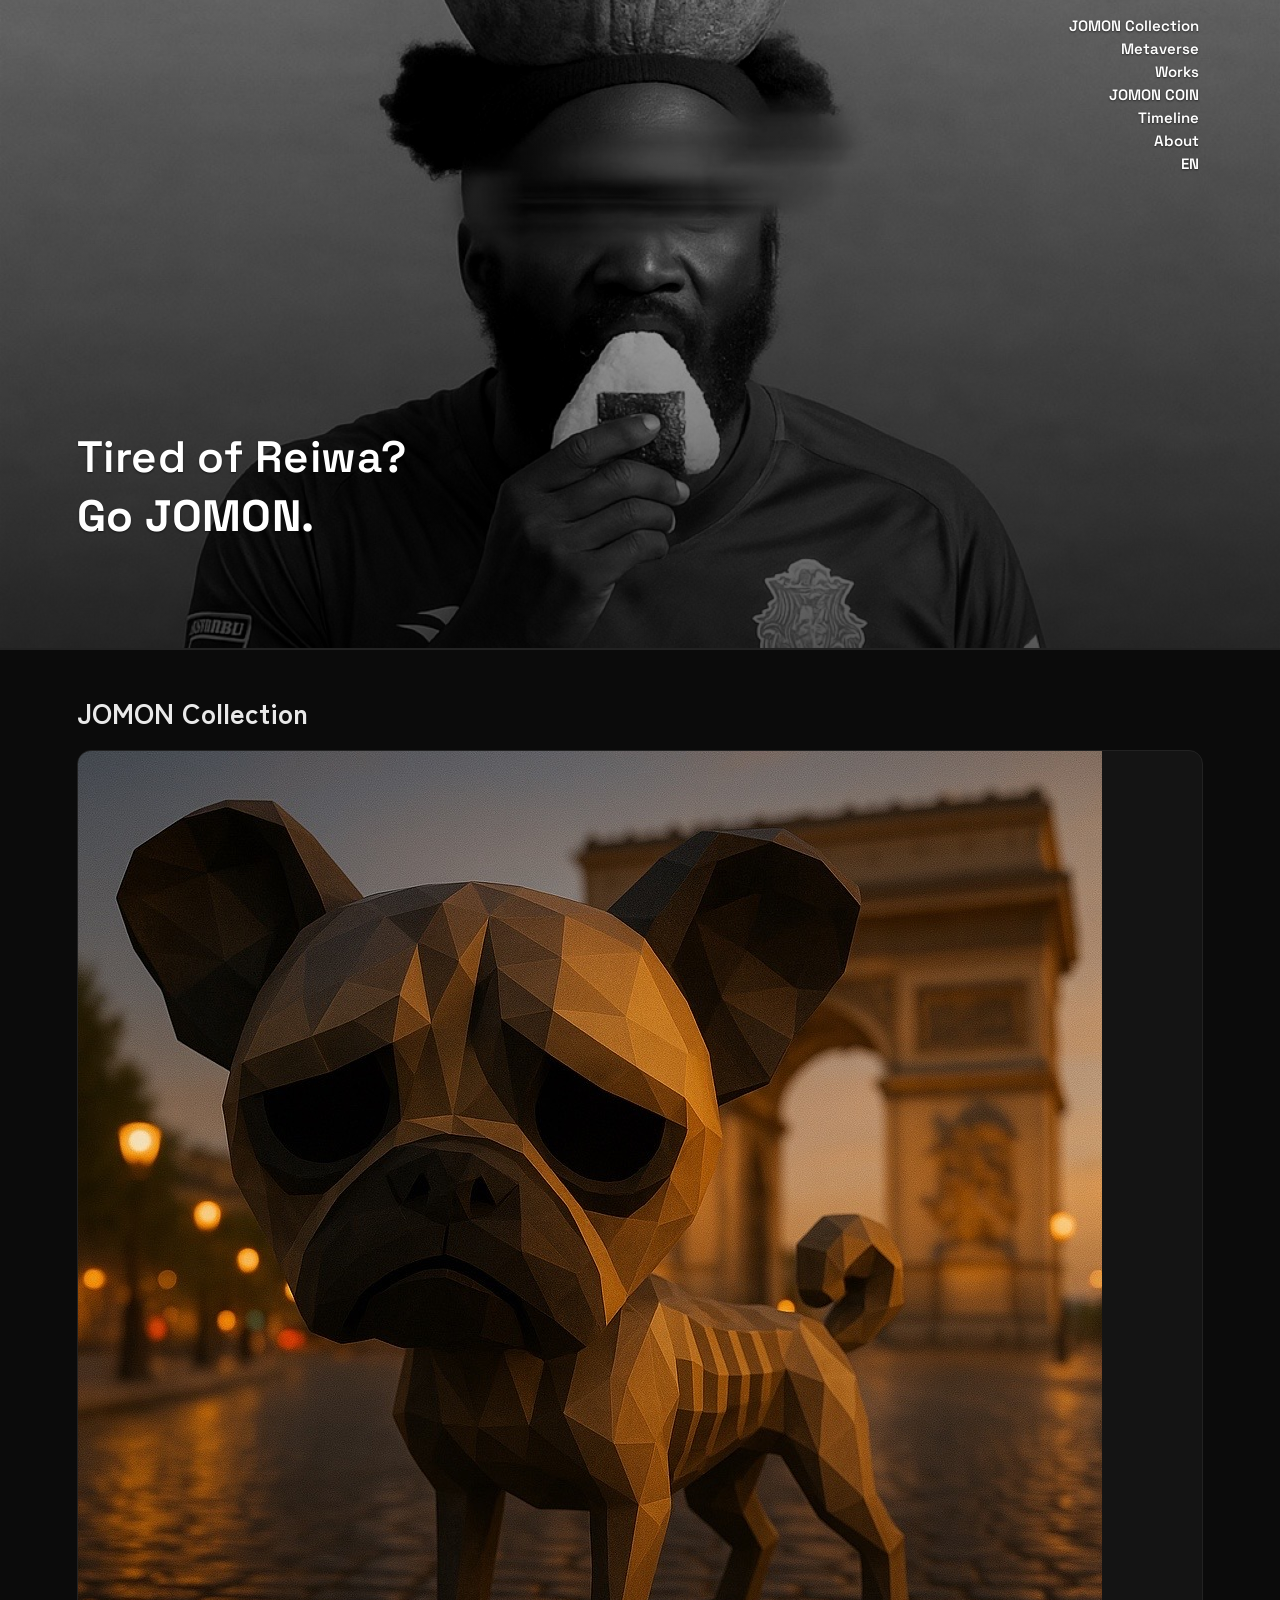
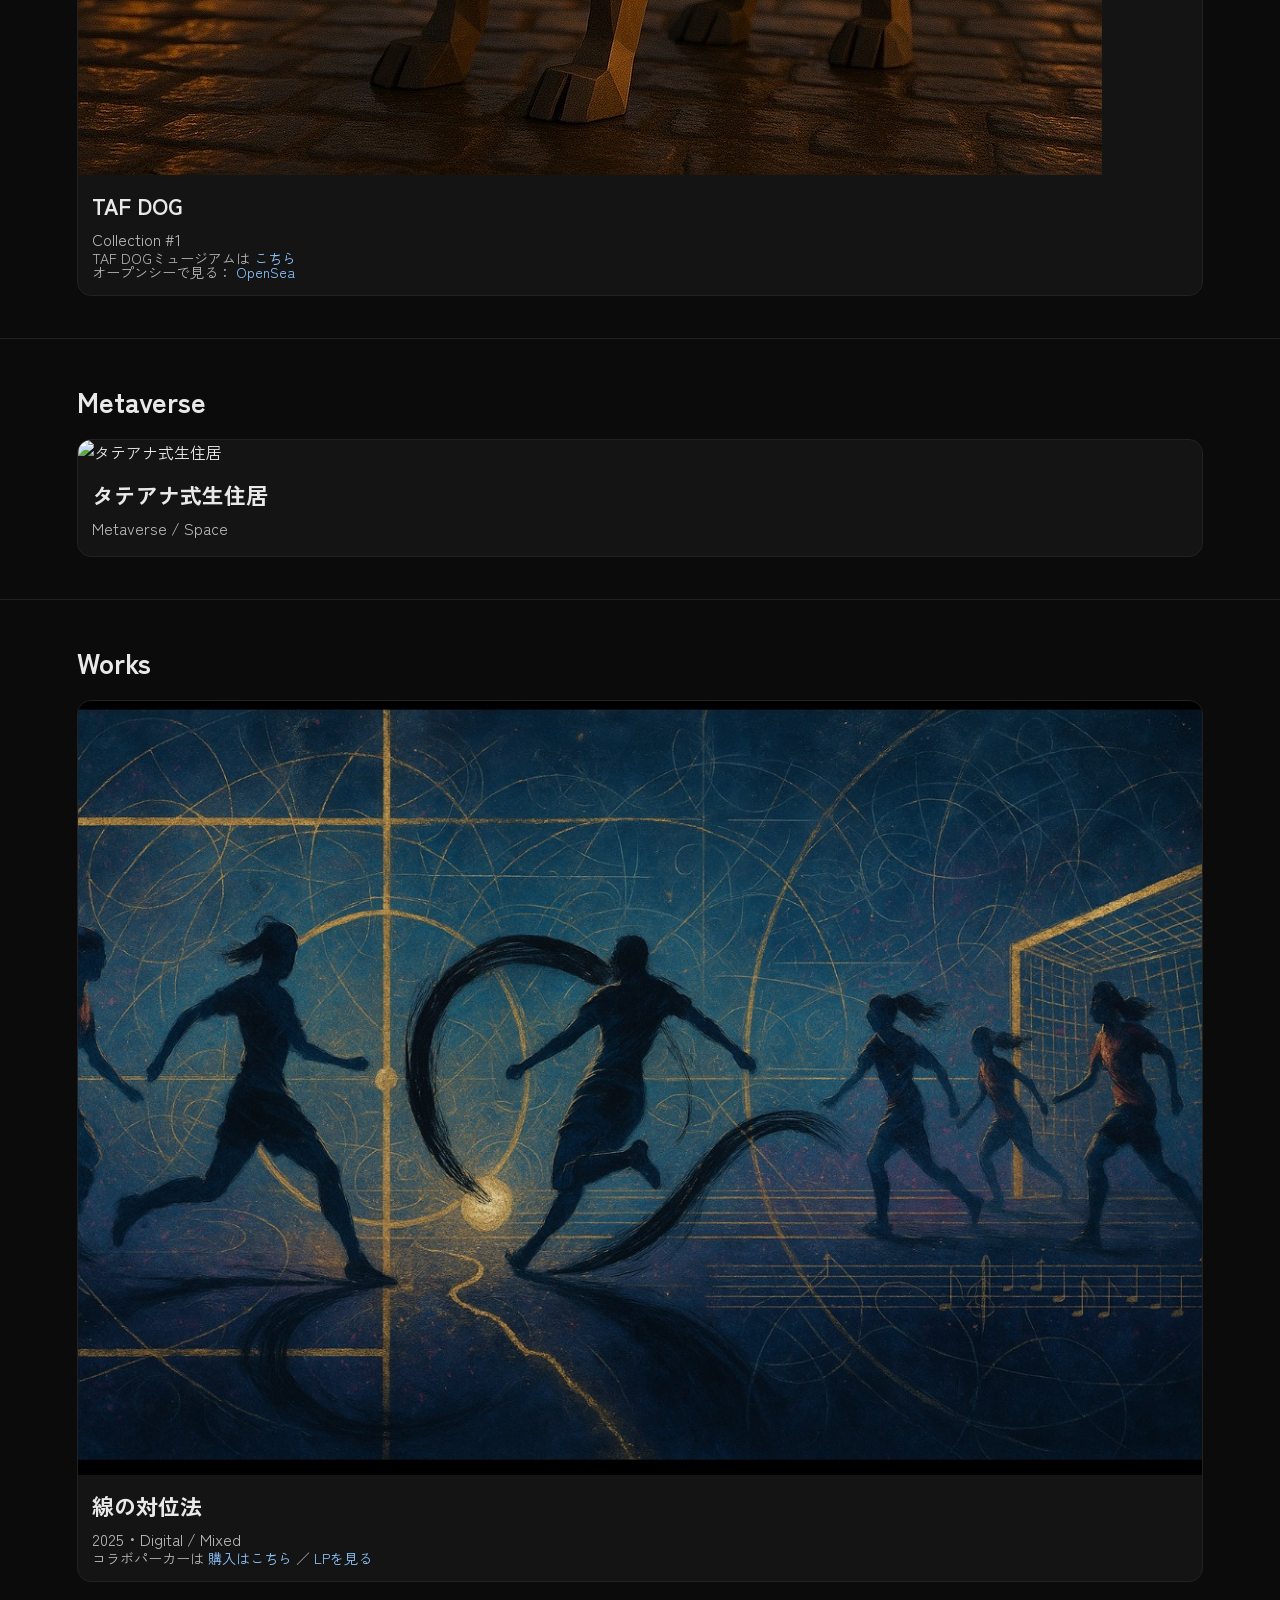
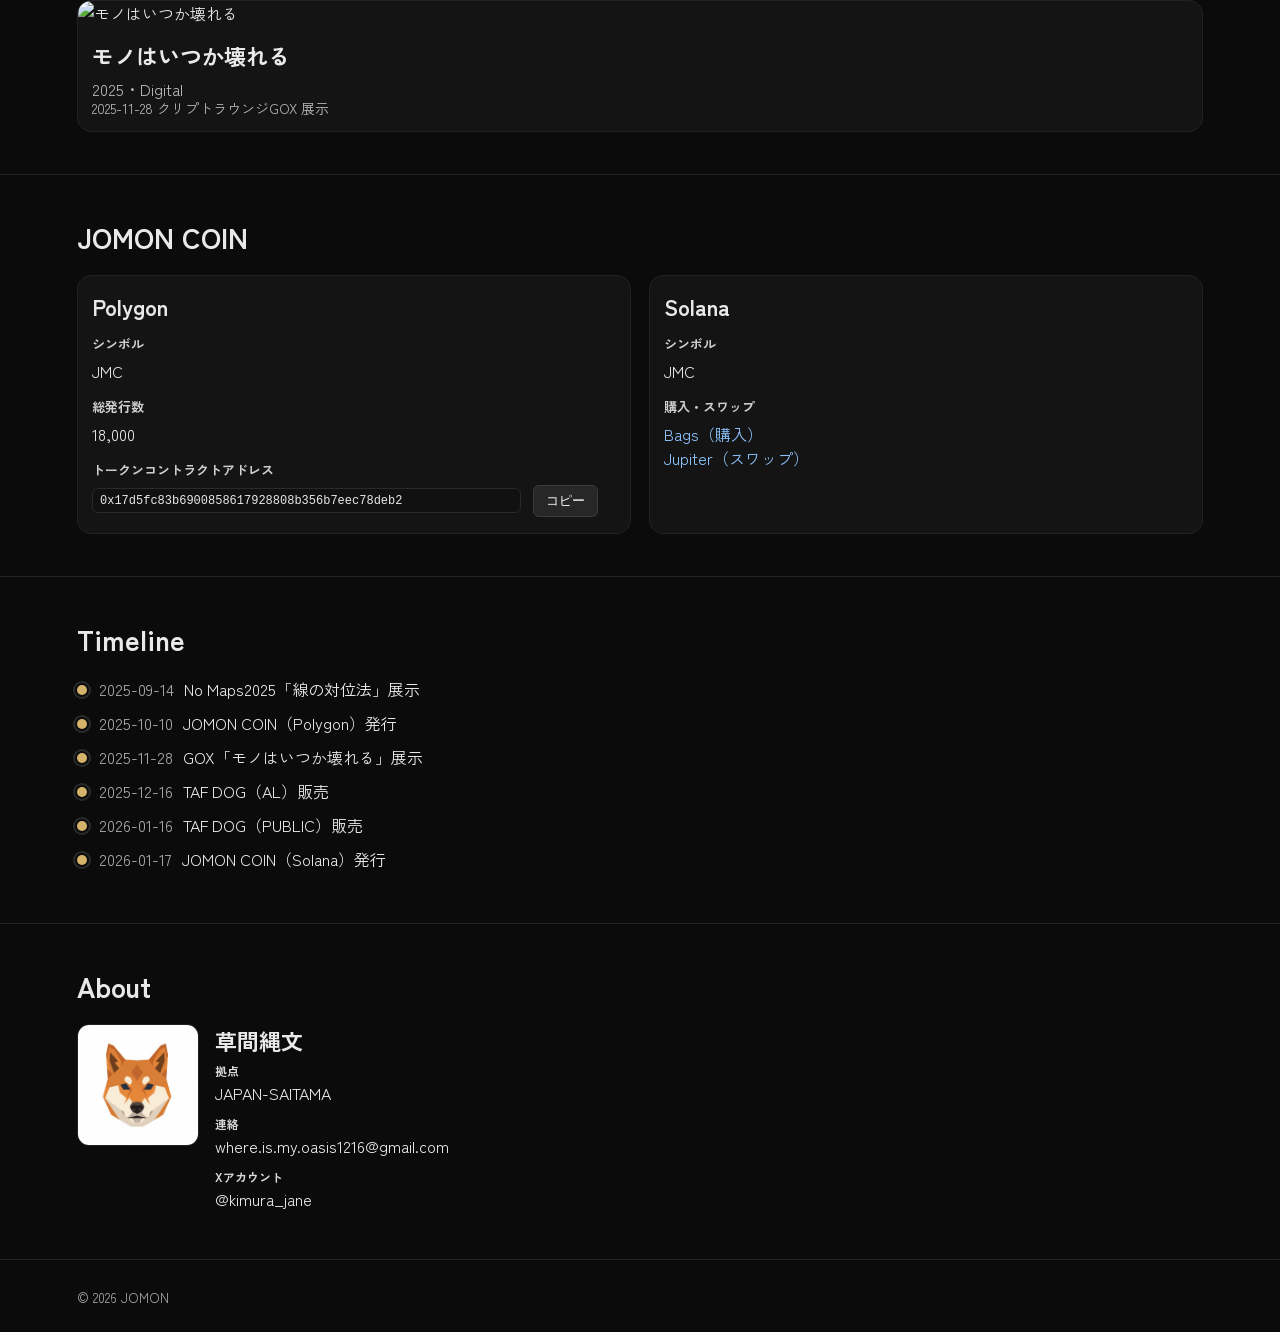
==== commit c9c65857: "Update index.html" ====
--- a/index.html
+++ b/index.html
@@ -240,7 +240,7 @@
         <div class="meta">
           <h3>モノはいつか壊れる</h3>
           <p>2025・Digital</p>
-          <p class="buy">2025-11-28 GOX展示</p>
+          <p class="buy">2025-11-28 クリプトラウンジGOX 展示</p>
         </div>
       </div>
 
@@ -295,8 +295,8 @@
       <li><span class="date">2025-09-14</span>No Maps2025「線の対位法」展示</li>
       <li><span class="date">2025-10-10</span>JOMON COIN（Polygon）発行</li>
       <li><span class="date">2025-11-28</span>GOX「モノはいつか壊れる」展示</li>
-      <li><span class="date">2025-12-16</span>TAF DOG（AL）</li>
-      <li><span class="date">2026-01 mid</span>TAF DOG（PUBLIC）</li>
+      <li><span class="date">2025-12-16</span>TAF DOG（AL）販売</li>
+      <li><span class="date">2026-01-16</span>TAF DOG（PUBLIC）販売</li>
       <li><span class="date">2026-01-17</span>JOMON COIN（Solana）発行</li>
     </ol>
   </section>
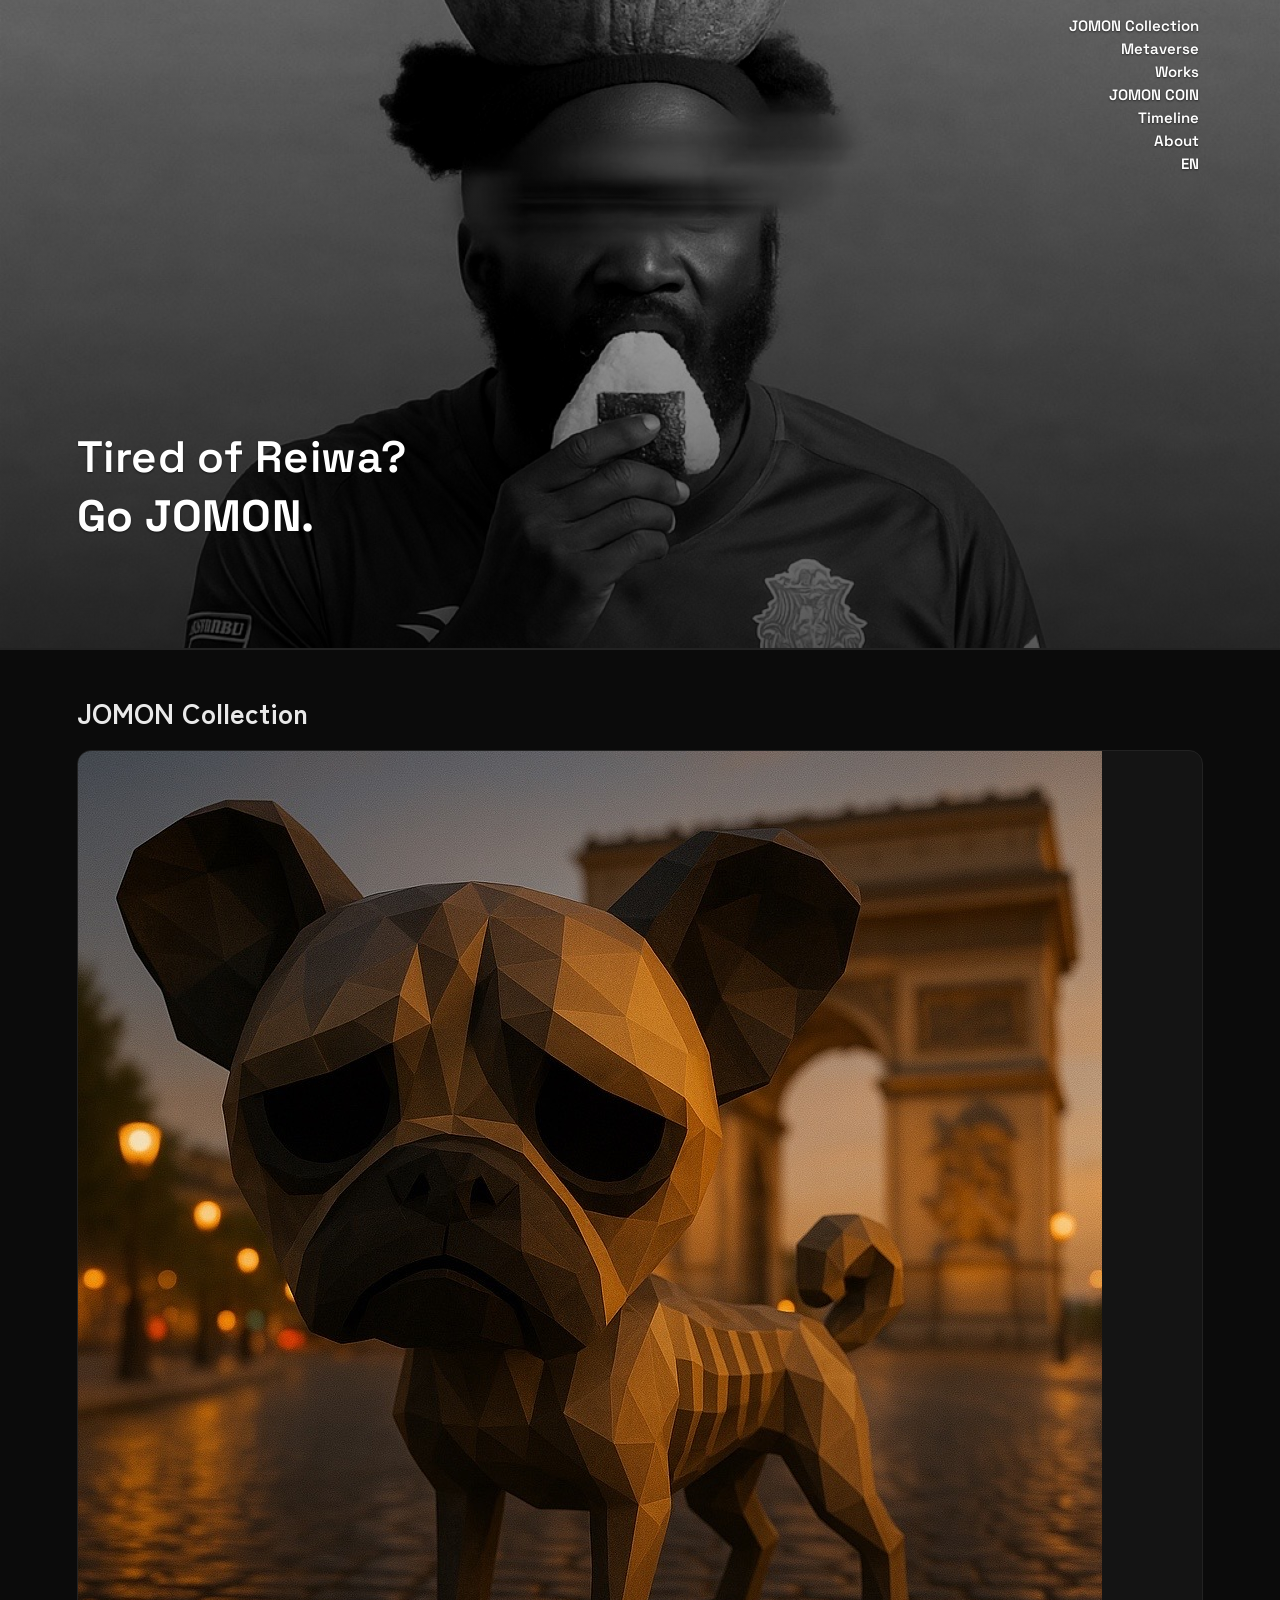
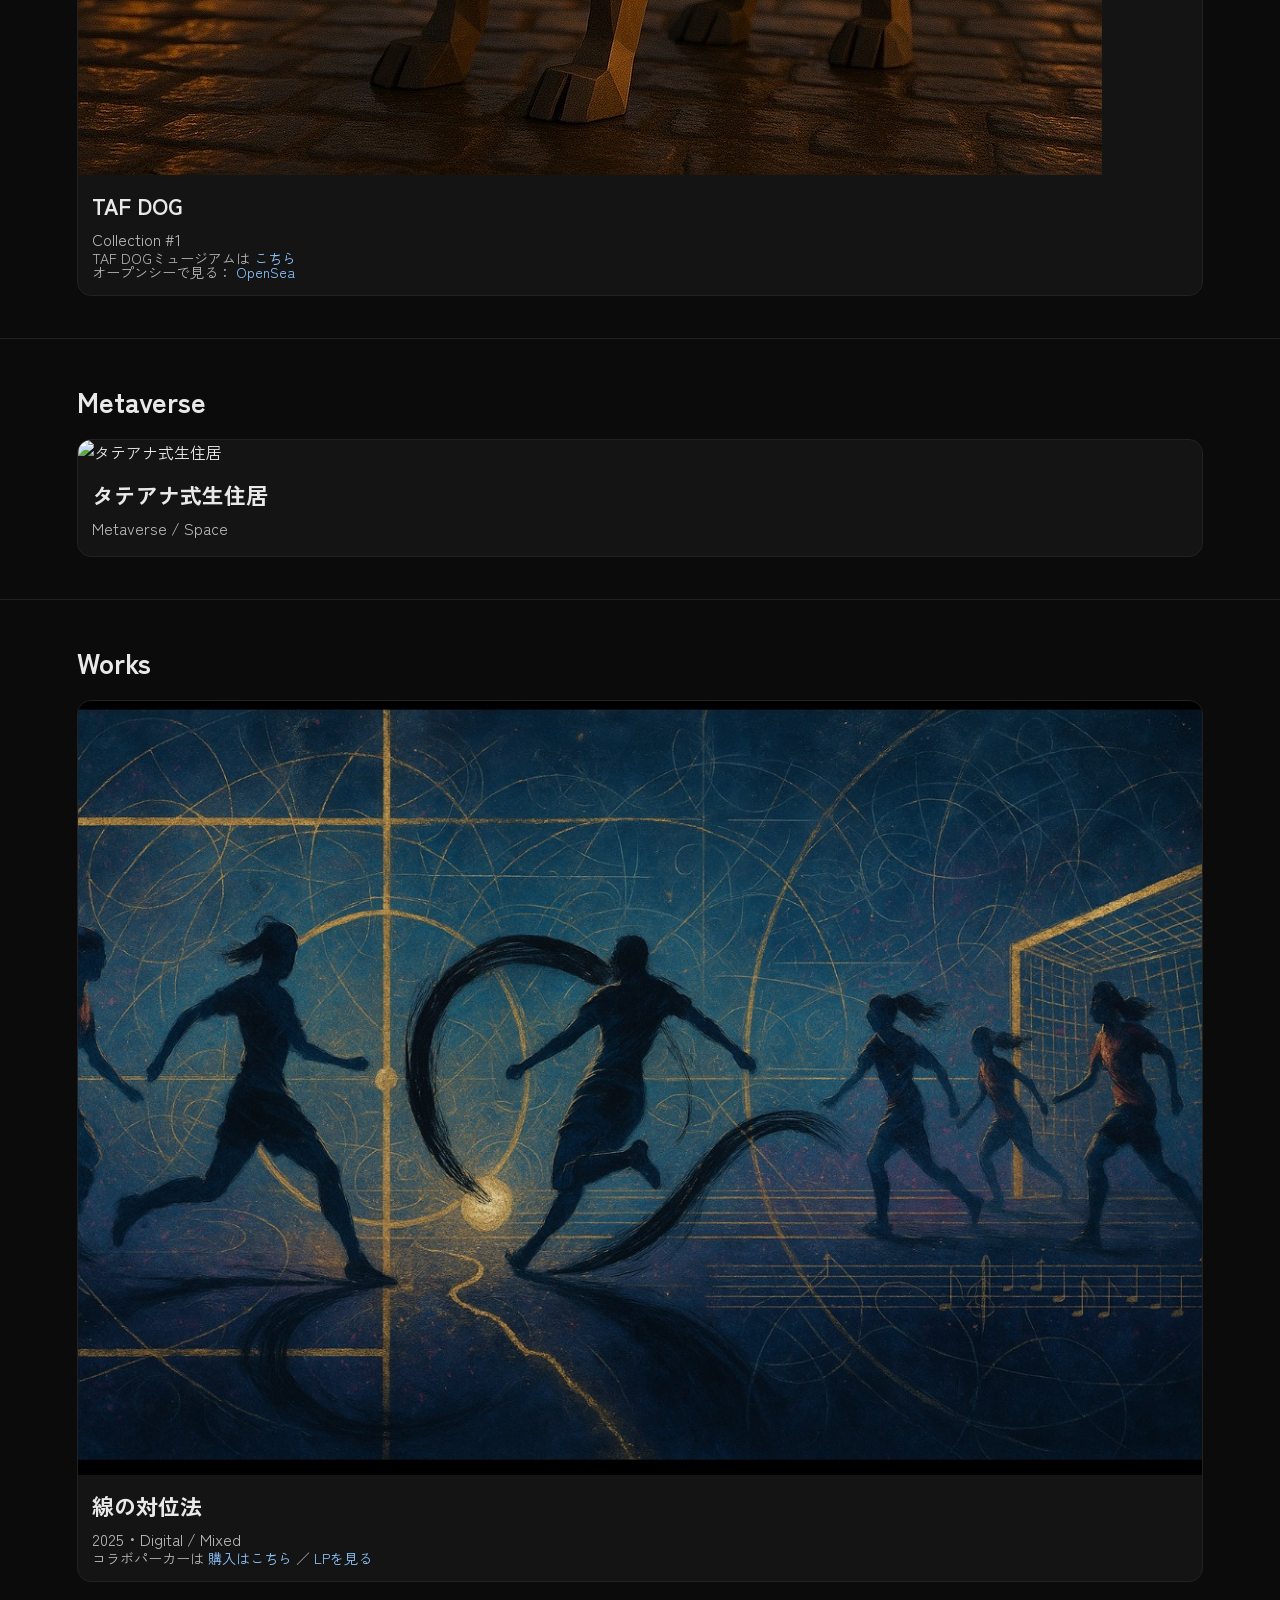
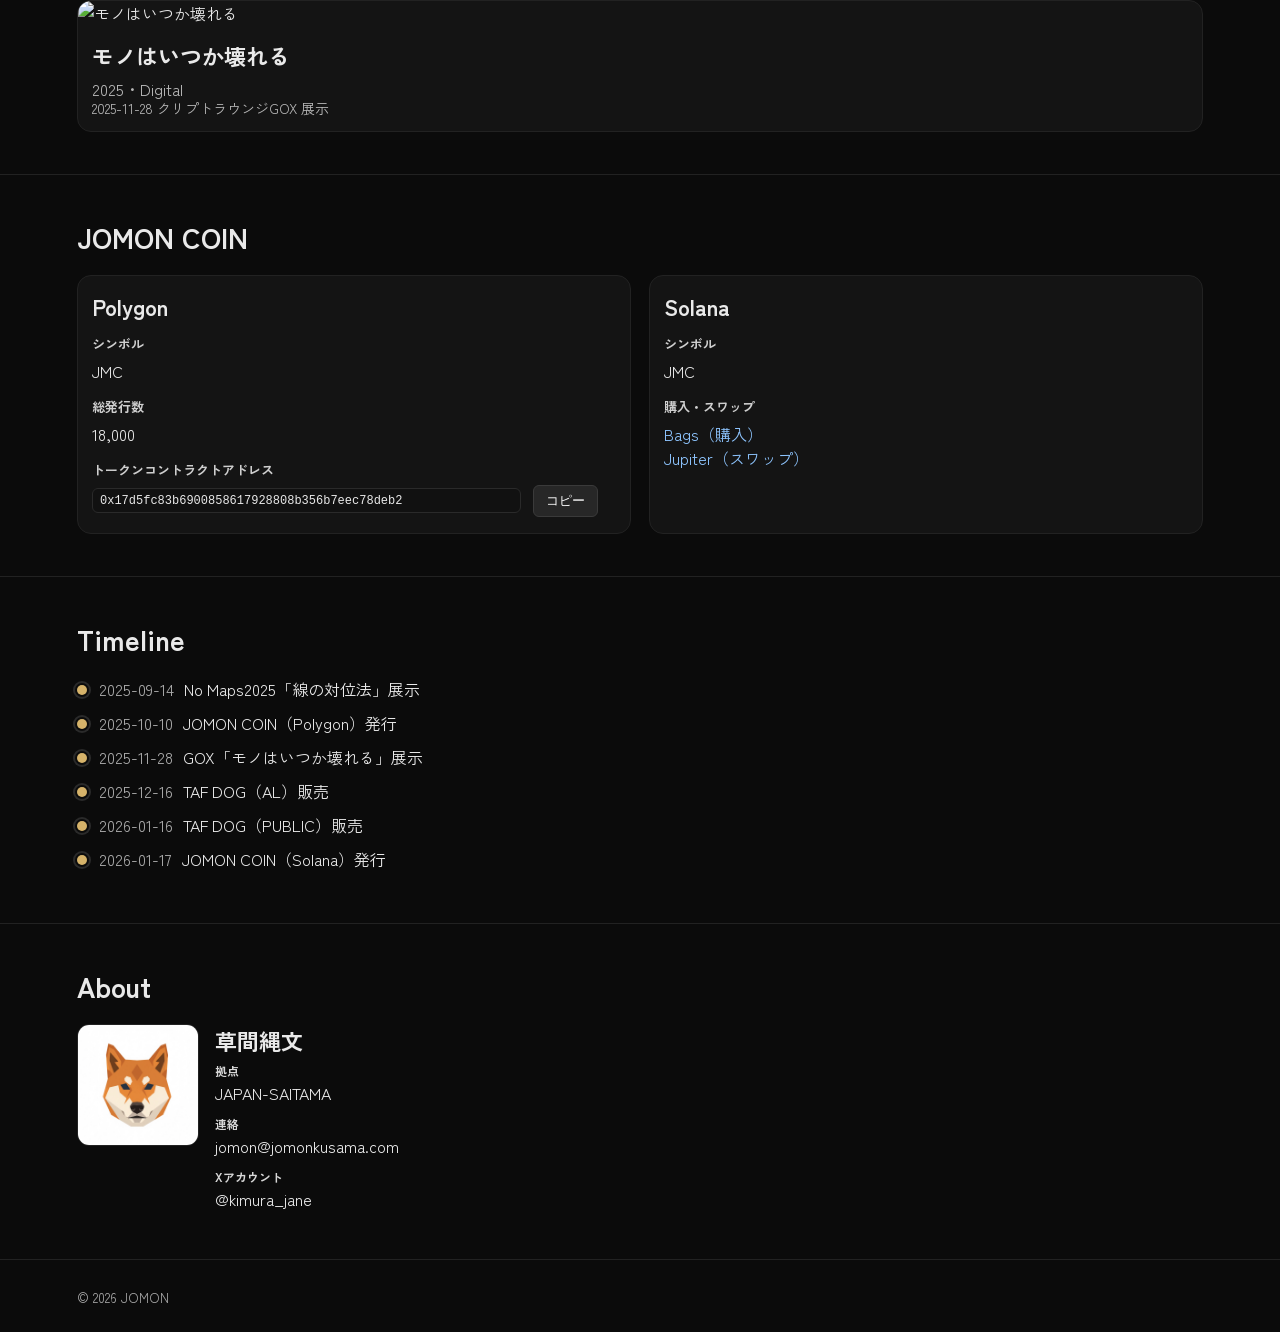
==== commit 6de581ab: "Update index.html" ====
--- a/index.html
+++ b/index.html
@@ -310,7 +310,7 @@
         <h3 class="name">草間縄文</h3>
         <ul class="info">
           <li><strong>拠点</strong>JAPAN-SAITAMA</li>
-          <li><strong>連絡</strong><a href="mailto:where.is.my.oasis1216@gmail.com">where.is.my.oasis1216@gmail.com</a></li>
+          <li><strong>連絡</strong><a href="mailto:jomon@jomonkusama.com">jomon@jomonkusama.com</a></li>
           <li><strong>Xアカウント</strong><a href="https://x.com/kimura_jane" target="_blank" rel="noopener">@kimura_jane</a></li>
         </ul>
       </div>
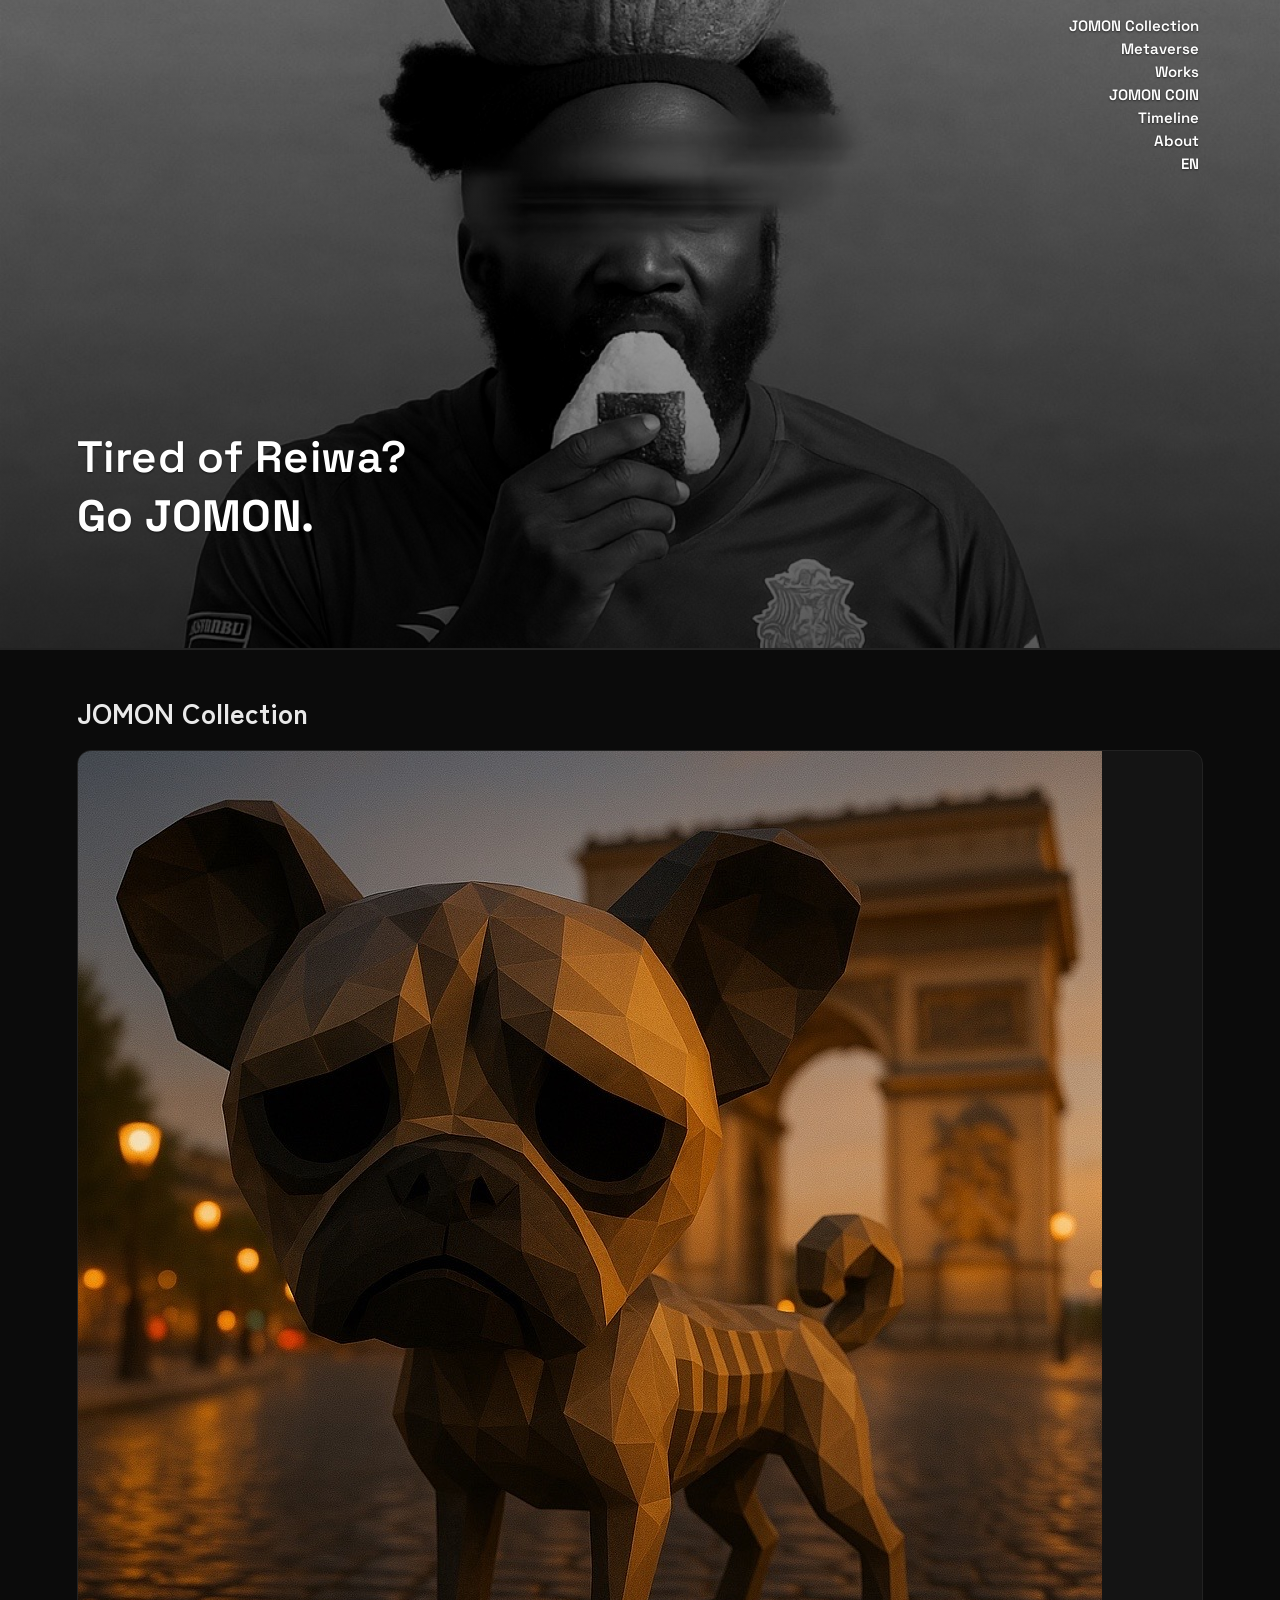
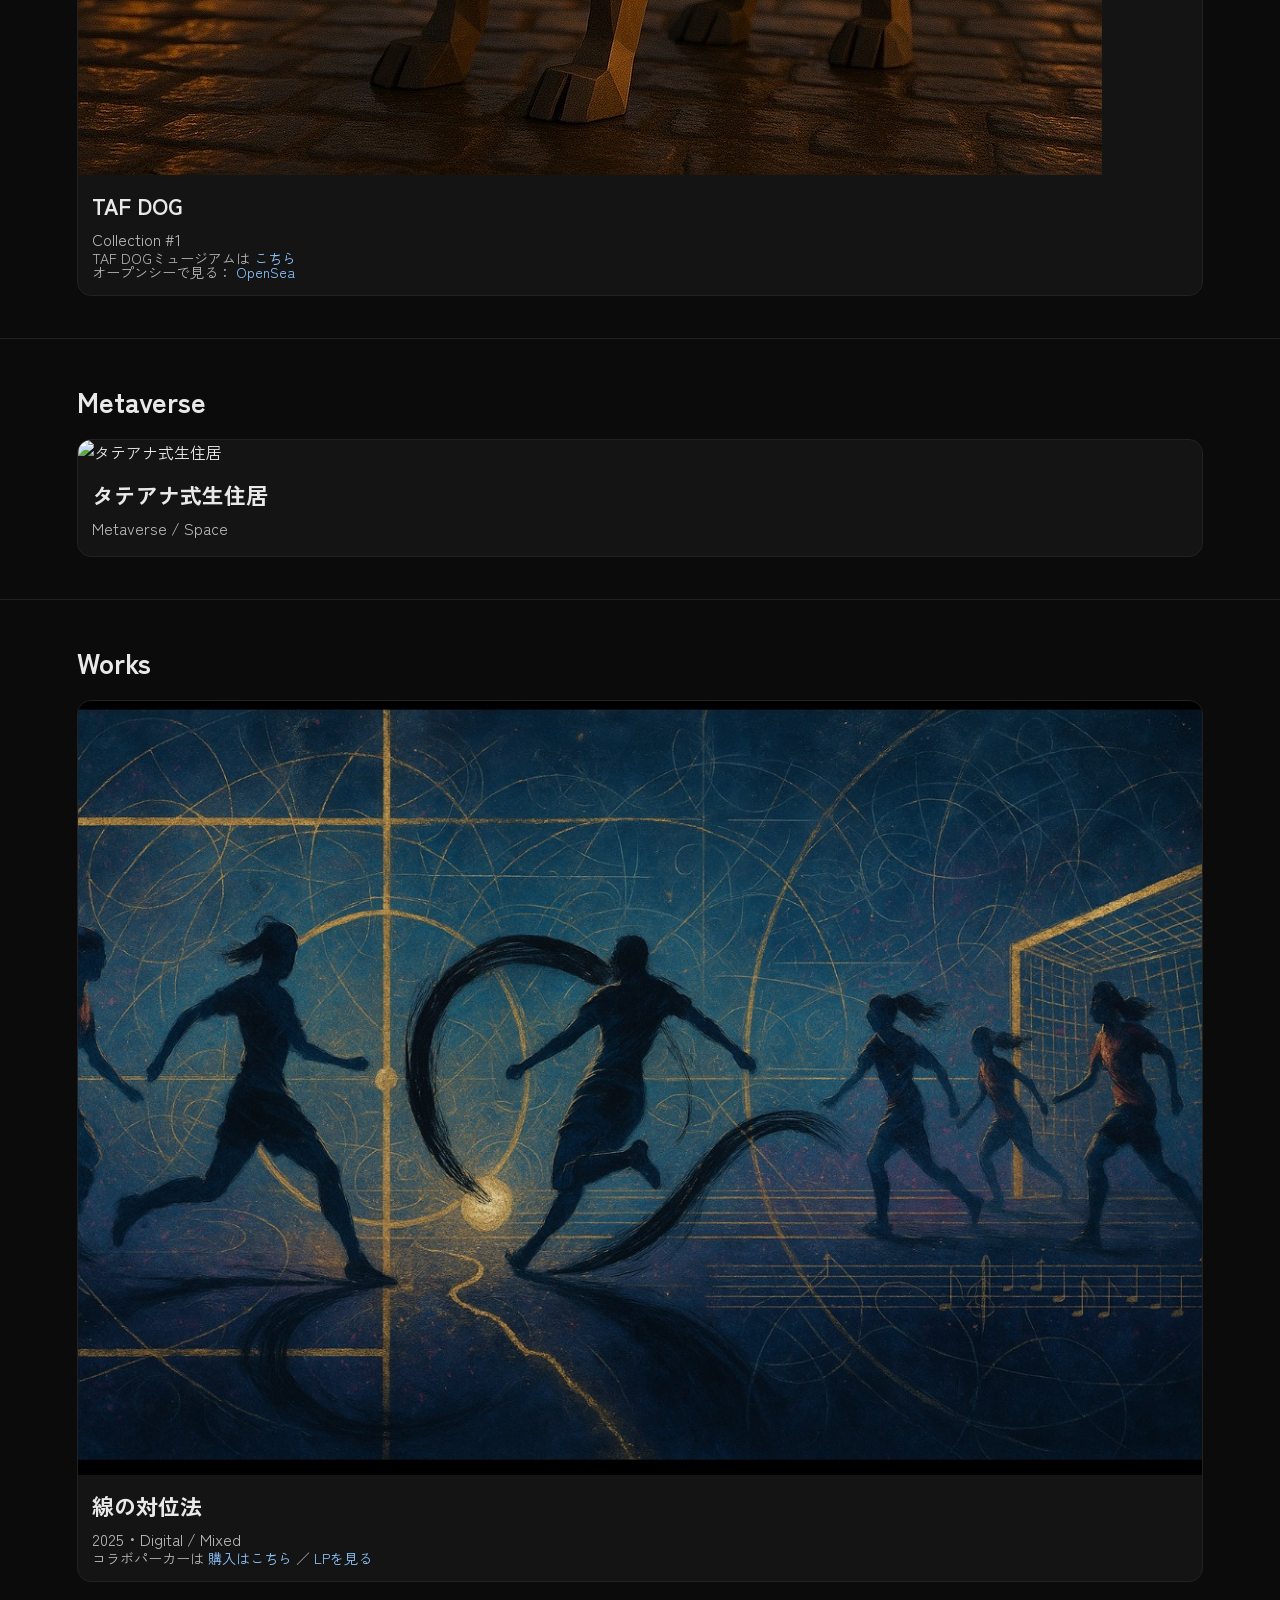
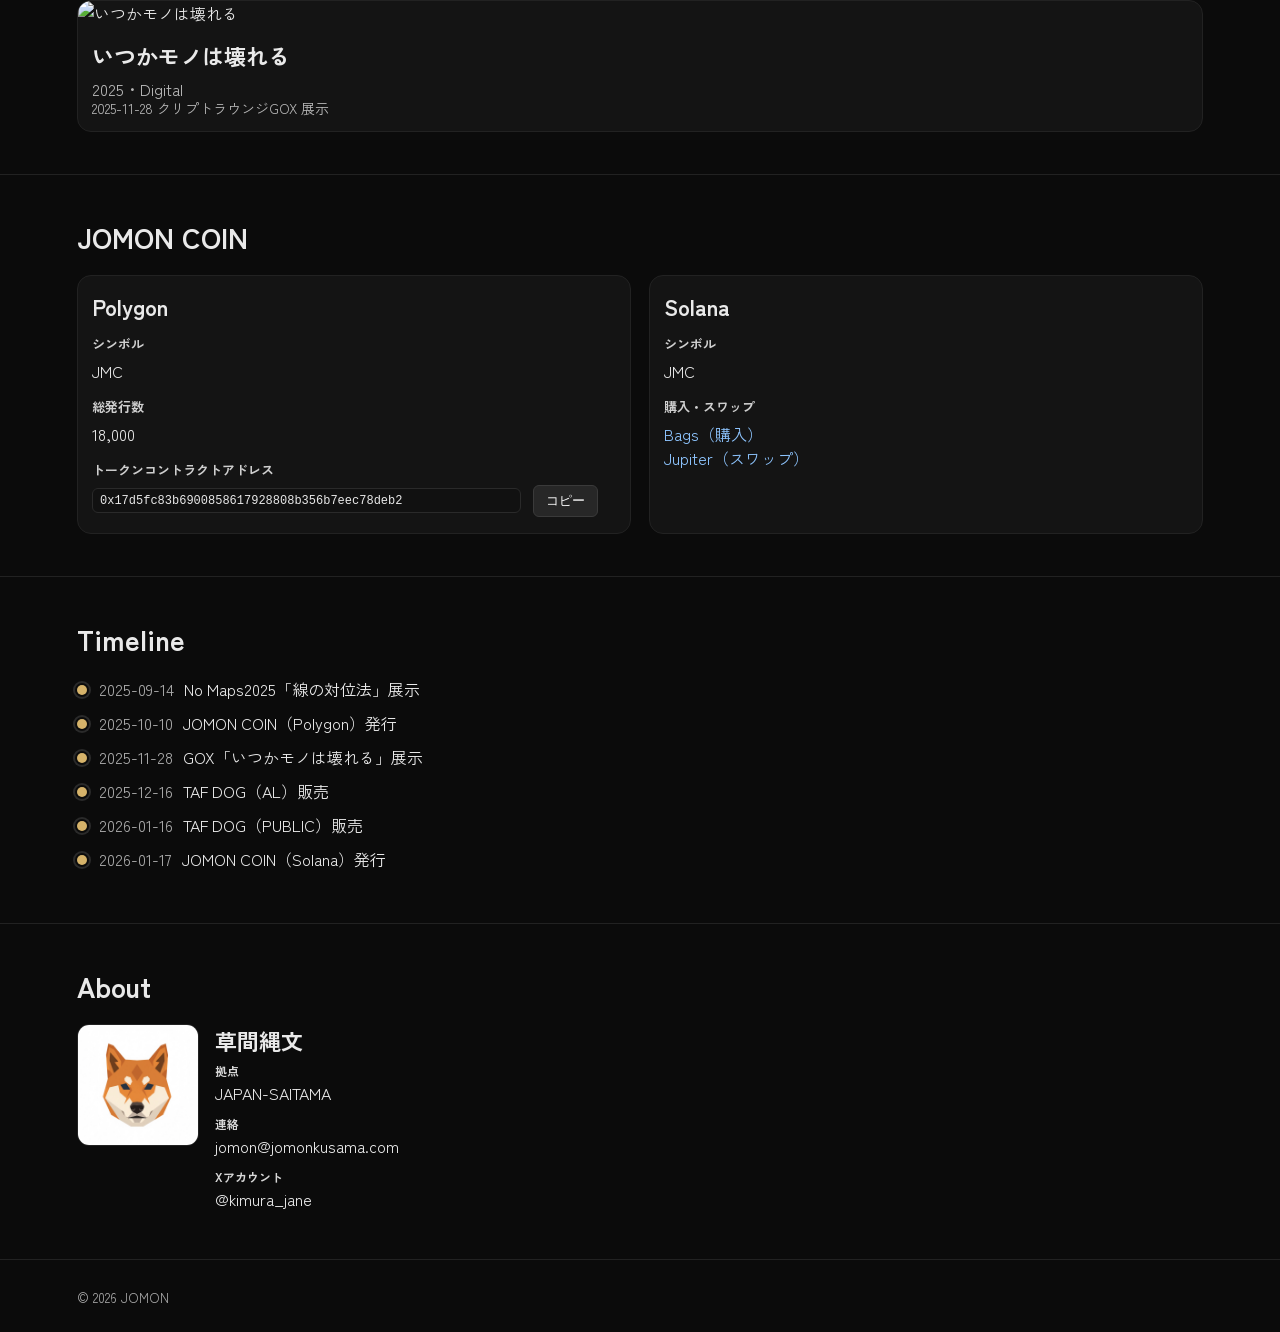
==== commit 7dd78af7: "Update index.html" ====
--- a/index.html
+++ b/index.html
@@ -236,9 +236,9 @@
       </div>
 
       <div class="card large">
-        <img src="https://raw.githubusercontent.com/kimura-jane/JOMON/main/IMG_1398.png" alt="モノはいつか壊れる">
-        <div class="meta">
-          <h3>モノはいつか壊れる</h3>
+        <img src="https://raw.githubusercontent.com/kimura-jane/JOMON/main/IMG_1398.png" alt="いつかモノは壊れる">
+        <div class="meta">
+          <h3>いつかモノは壊れる</h3>
           <p>2025・Digital</p>
           <p class="buy">2025-11-28 クリプトラウンジGOX 展示</p>
         </div>
@@ -294,7 +294,7 @@
     <ol class="vline">
       <li><span class="date">2025-09-14</span>No Maps2025「線の対位法」展示</li>
       <li><span class="date">2025-10-10</span>JOMON COIN（Polygon）発行</li>
-      <li><span class="date">2025-11-28</span>GOX「モノはいつか壊れる」展示</li>
+      <li><span class="date">2025-11-28</span>GOX「いつかモノは壊れる」展示</li>
       <li><span class="date">2025-12-16</span>TAF DOG（AL）販売</li>
       <li><span class="date">2026-01-16</span>TAF DOG（PUBLIC）販売</li>
       <li><span class="date">2026-01-17</span>JOMON COIN（Solana）発行</li>
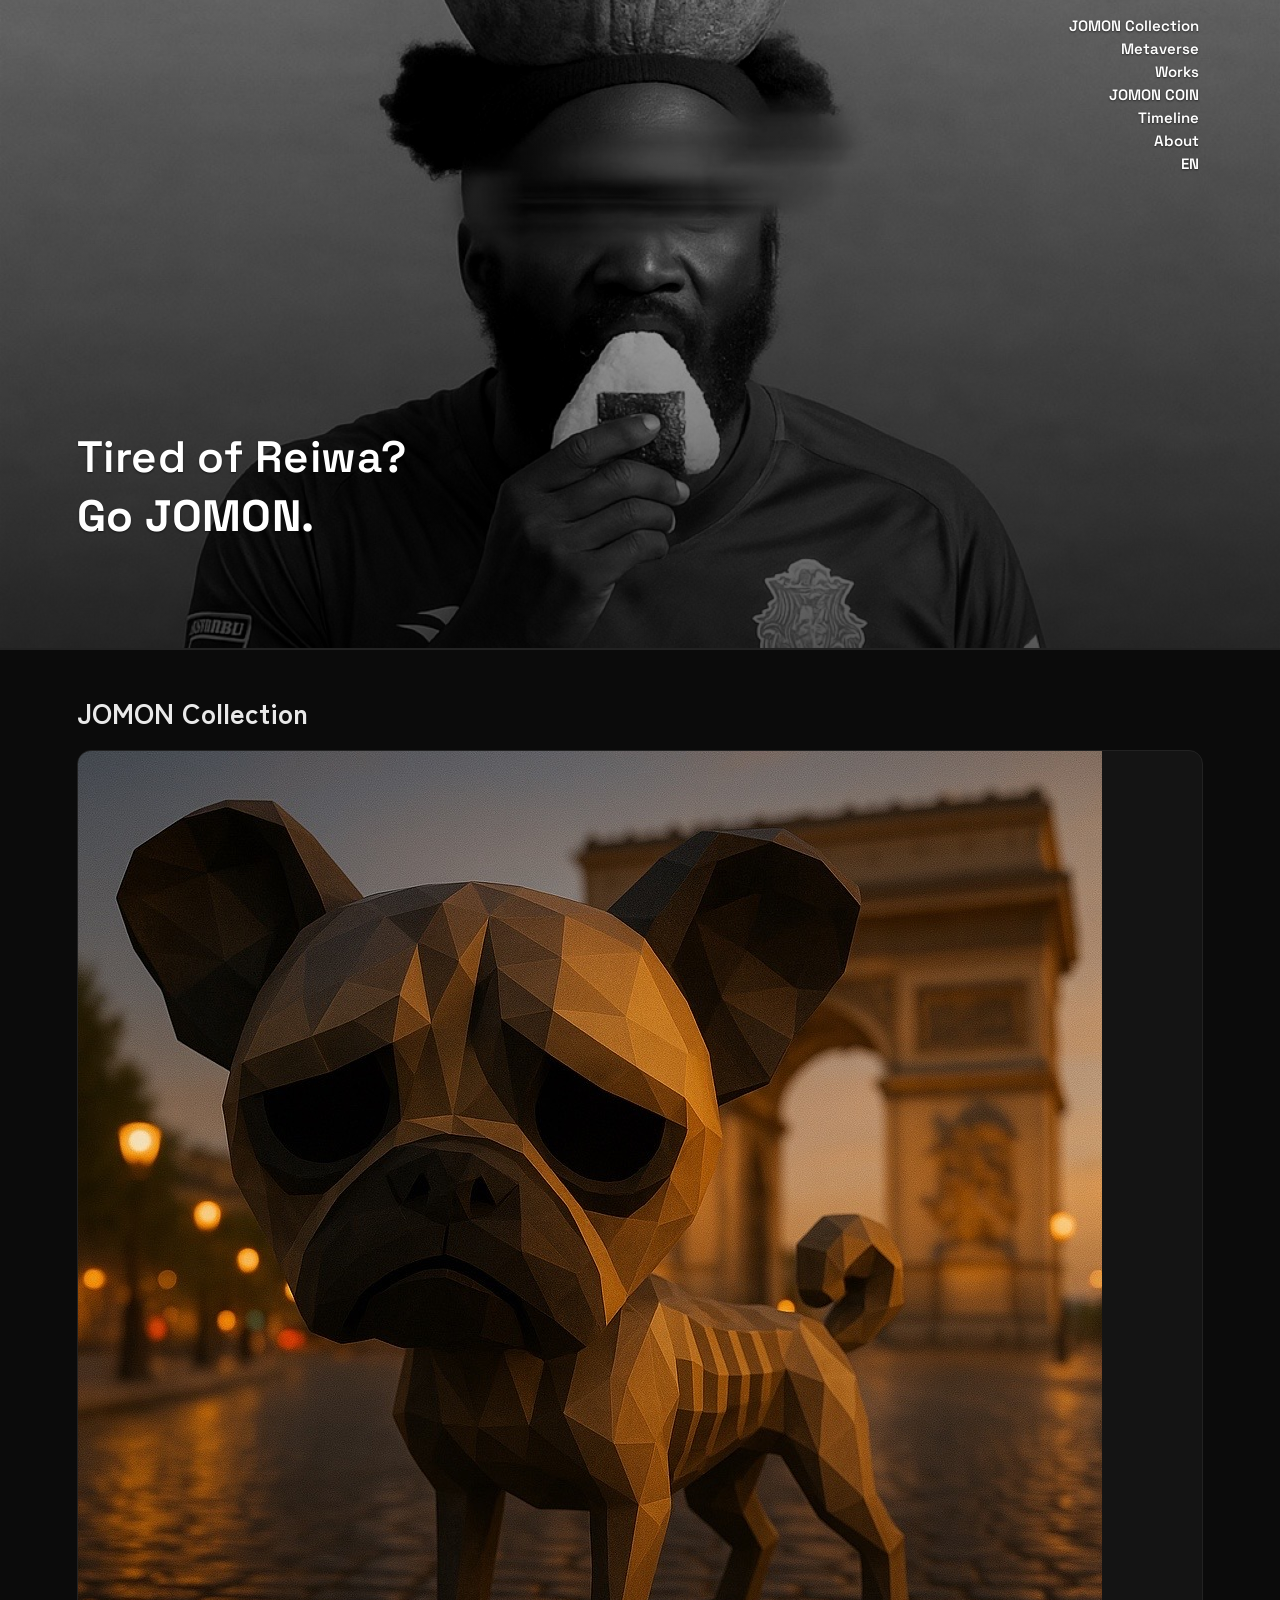
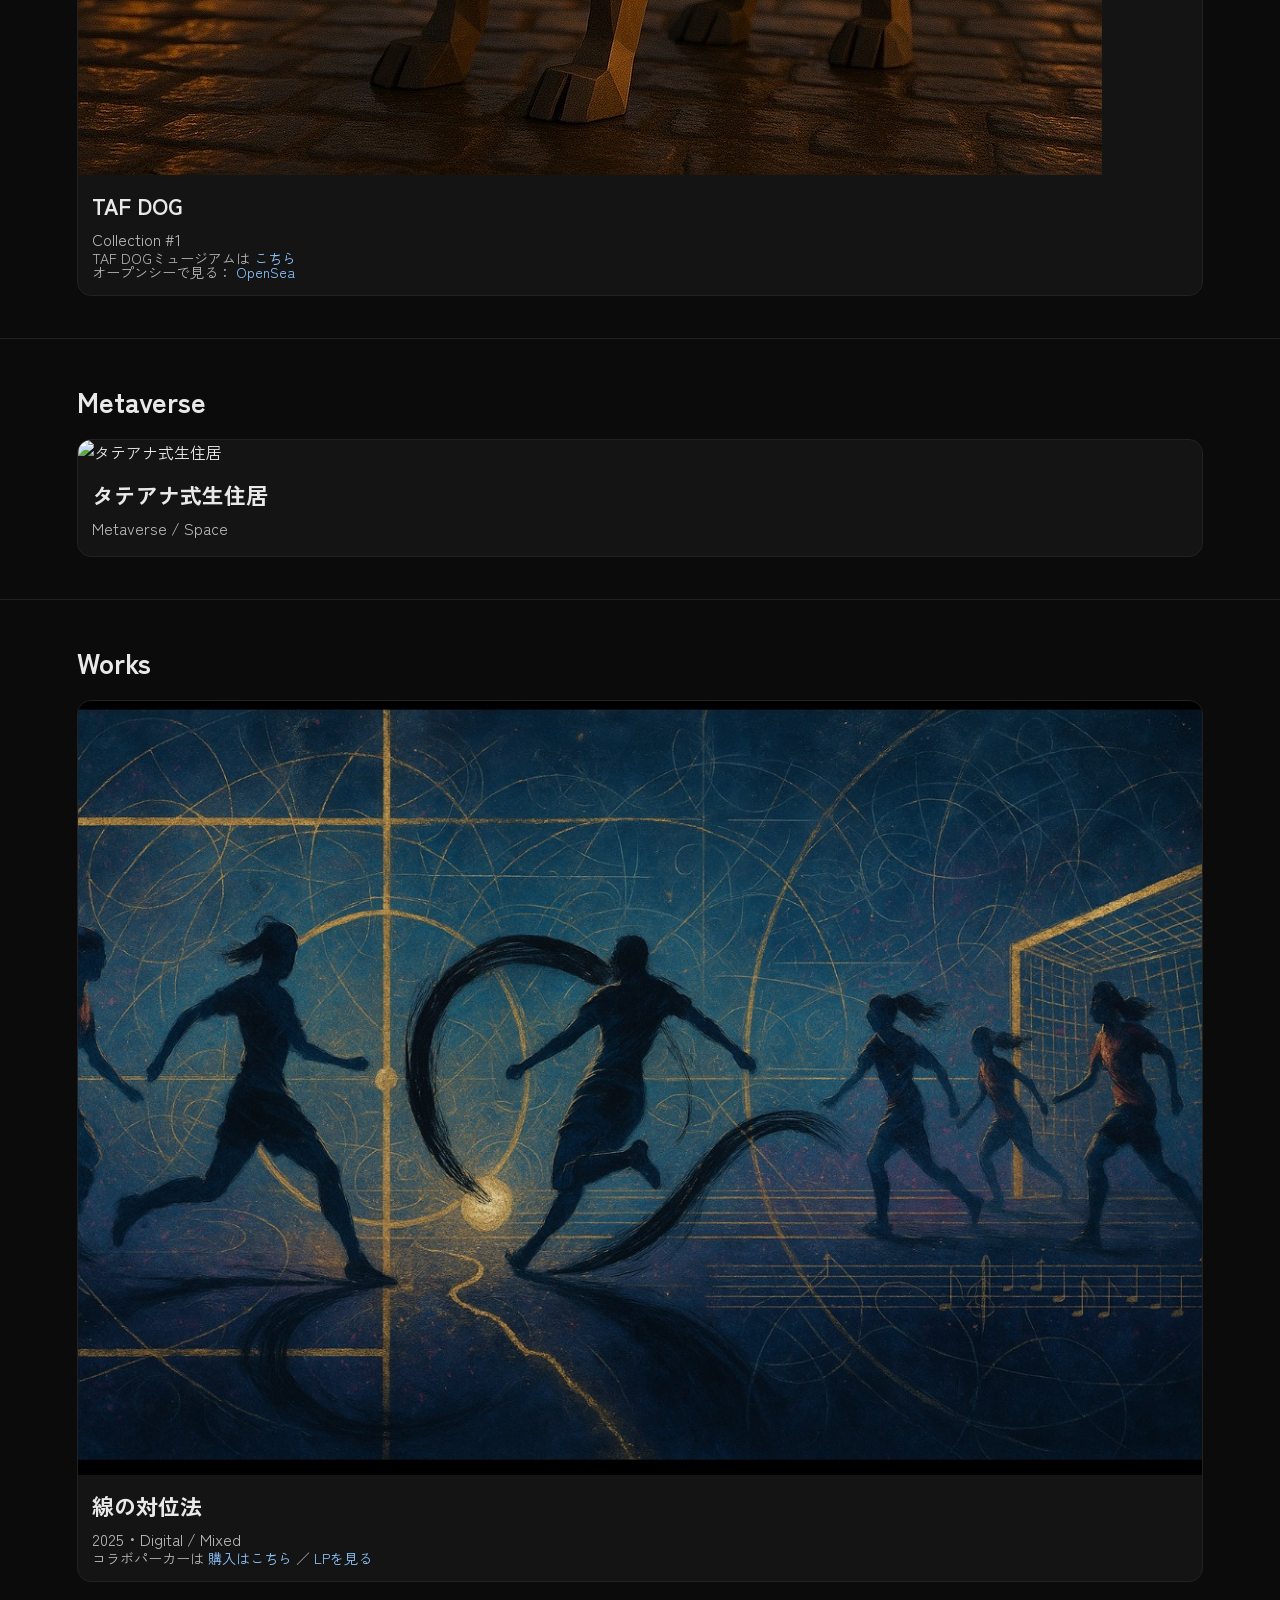
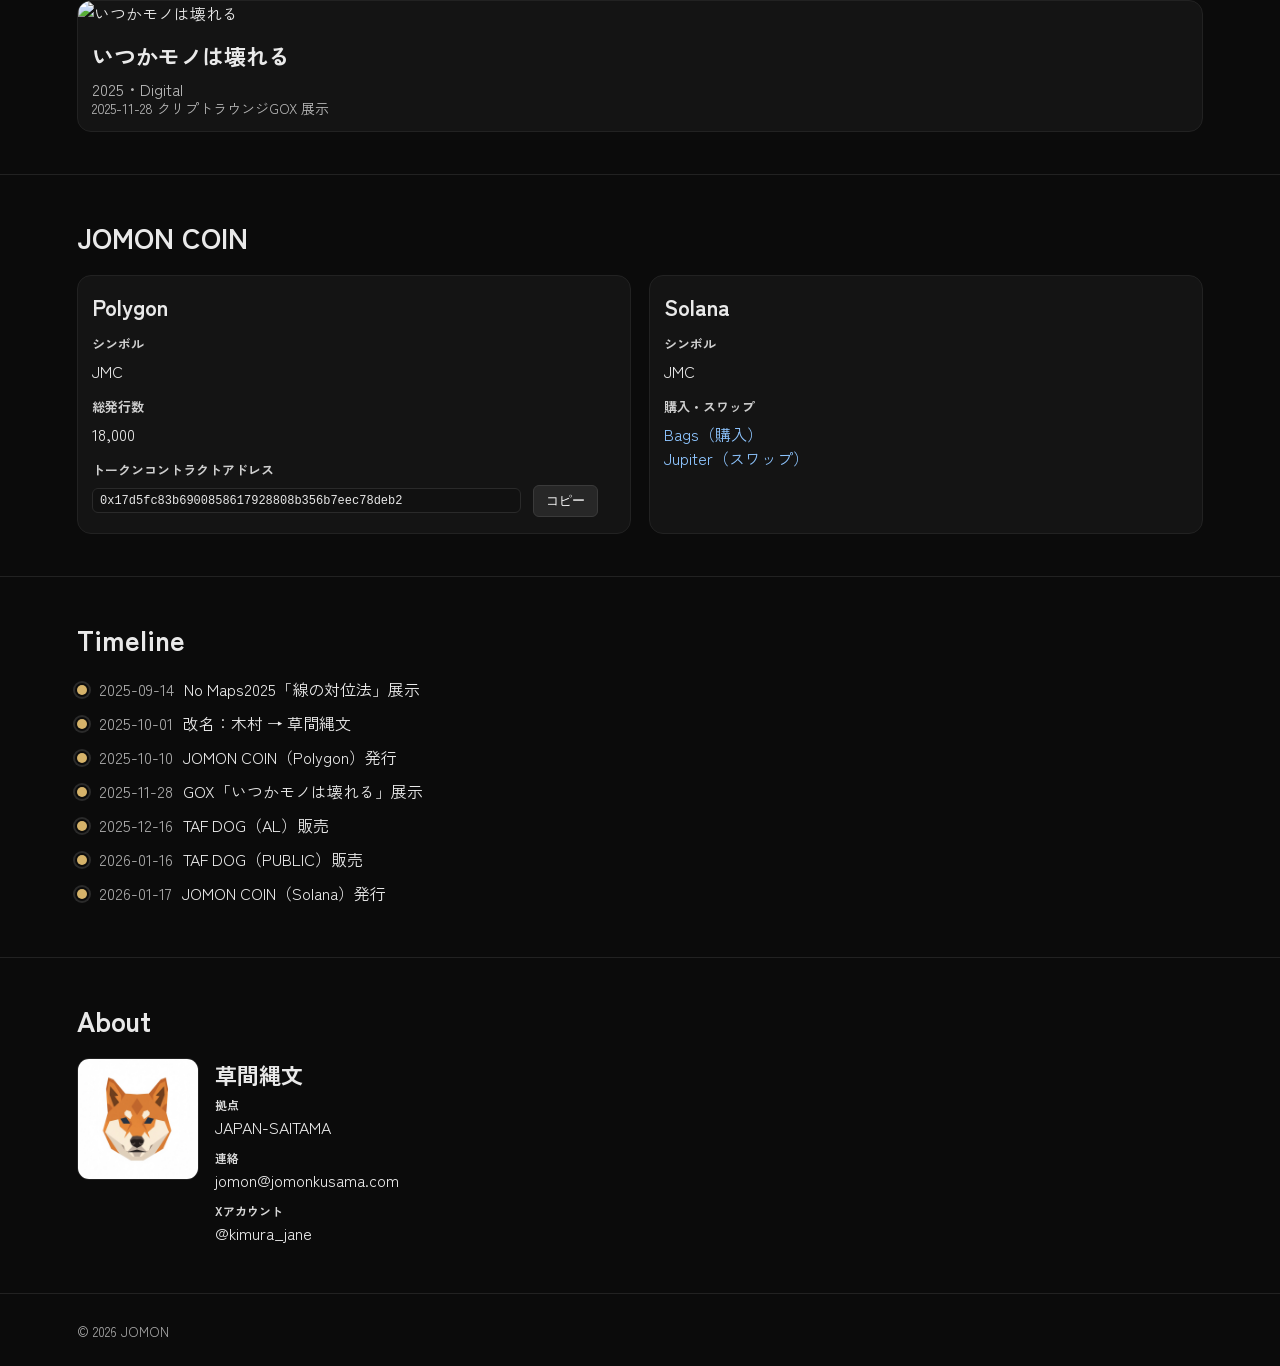
==== commit bf5423f6: "Update index.html" ====
--- a/index.html
+++ b/index.html
@@ -293,6 +293,7 @@
     <h2>Timeline</h2>
     <ol class="vline">
       <li><span class="date">2025-09-14</span>No Maps2025「線の対位法」展示</li>
+      <li><span class="date">2025-10-01</span>改名：木村 → 草間縄文</li>
       <li><span class="date">2025-10-10</span>JOMON COIN（Polygon）発行</li>
       <li><span class="date">2025-11-28</span>GOX「いつかモノは壊れる」展示</li>
       <li><span class="date">2025-12-16</span>TAF DOG（AL）販売</li>
